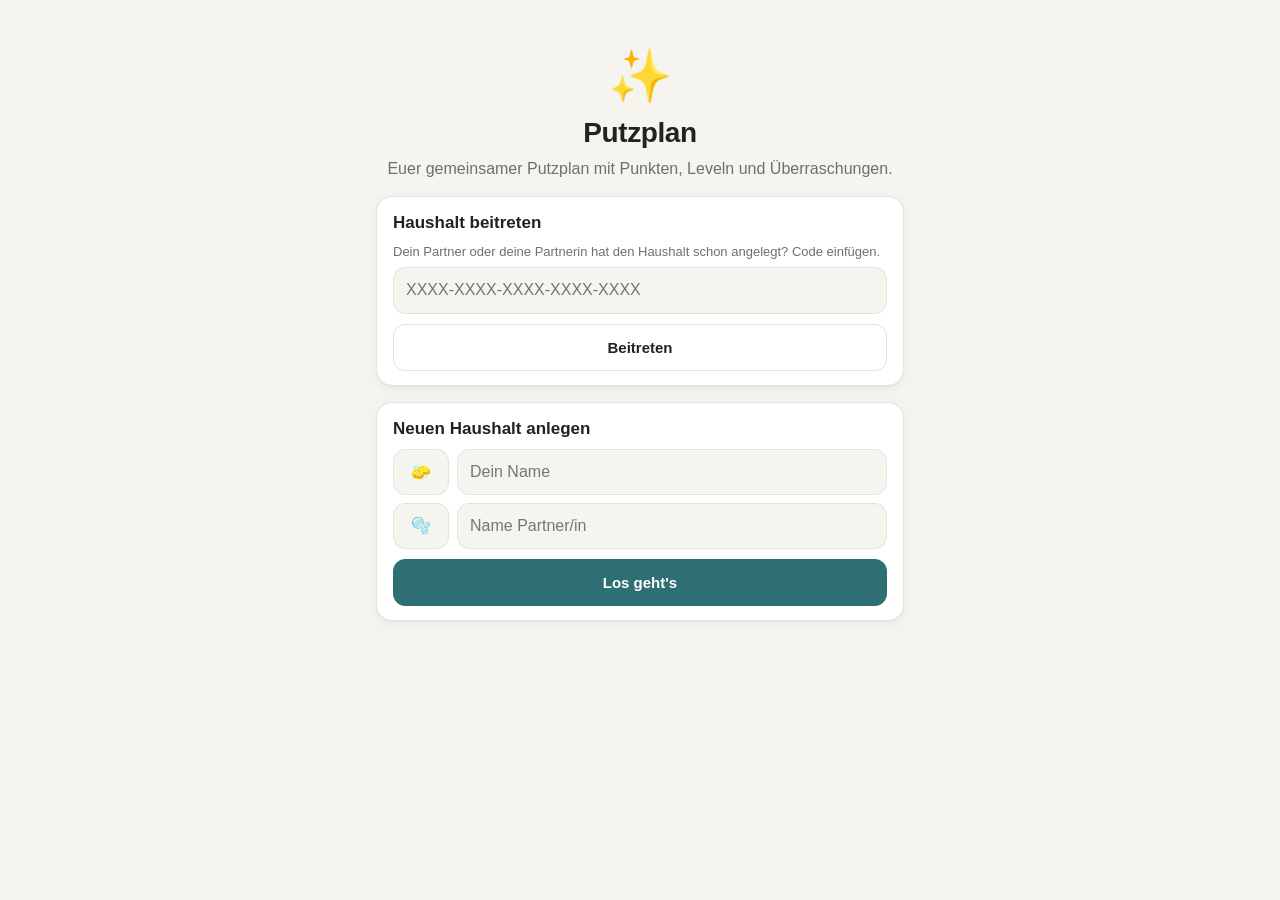
==== putz-app/index.html @ e0fac002 "Add files via upload" ====
<!doctype html>
<html lang="de">
<head>
  <meta charset="utf-8">
  <meta name="viewport" content="width=device-width, initial-scale=1, viewport-fit=cover">
  <title>Putzplan</title>
  <meta name="description" content="Unser gemeinsamer Putzplan mit Punkten, Leveln und Überraschungen.">
  <meta name="theme-color" content="#F6F4EF" media="(prefers-color-scheme: light)">
  <meta name="theme-color" content="#151816" media="(prefers-color-scheme: dark)">
  <meta name="apple-mobile-web-app-capable" content="yes">
  <meta name="mobile-web-app-capable" content="yes">
  <meta name="apple-mobile-web-app-status-bar-style" content="default">
  <meta name="apple-mobile-web-app-title" content="Putzplan">
  <link rel="manifest" href="manifest.webmanifest">
  <link rel="apple-touch-icon" href="icons/icon-180.png">
  <link rel="icon" href="icons/icon.svg" type="image/svg+xml">
  <link rel="stylesheet" href="styles.css">
</head>
<body>
  <div id="app"></div>
  <noscript>Diese App braucht JavaScript.</noscript>
  <script type="module" src="js/app.js"></script>
</body>
</html>
---- putz-app/styles.css ----
:root {
  --bg: #F6F4EF;
  --card: #FFFFFF;
  --text: #1F2421;
  --muted: #6B716D;
  --line: #E6E2DA;
  --accent: #2E6F73;
  --accent-ink: #FFFFFF;
  --good: #3E8E54;
  --warn: #C98A12;
  --bad: #C8463D;
  --track: #ECE8E0;
  --shadow: 0 1px 2px rgba(0, 0, 0, .05), 0 4px 16px rgba(0, 0, 0, .04);
  --radius: 16px;
  color-scheme: light;
}
@media (prefers-color-scheme: dark) {
  :root {
    --bg: #151816;
    --card: #1F2321;
    --text: #ECEEEC;
    --muted: #9AA19C;
    --line: #2E3330;
    --accent: #5BA7A9;
    --accent-ink: #0E1413;
    --good: #6CC283;
    --warn: #E5B04A;
    --bad: #F07B70;
    --track: #2B302D;
    --shadow: none;
    color-scheme: dark;
  }
}

* { box-sizing: border-box; -webkit-tap-highlight-color: transparent; }
html { background: var(--bg); }
body {
  margin: 0;
  background: var(--bg);
  color: var(--text);
  font: 16px/1.4 -apple-system, BlinkMacSystemFont, "SF Pro Text", "Segoe UI", Roboto, sans-serif;
  -webkit-font-smoothing: antialiased;
  overscroll-behavior-y: none;
}
button, input, textarea { font: inherit; color: inherit; }
button { cursor: pointer; }
h1 { font-size: 28px; margin: 0; letter-spacing: -.4px; }
h2 { font-size: 22px; margin: 4px 0 8px; letter-spacing: -.2px; }
h3 { font-size: 17px; margin: 0 0 8px; }
p { margin: 6px 0; }

.view, .setup {
  max-width: 560px;
  margin: 0 auto;
  padding: calc(env(safe-area-inset-top) + 16px) 16px calc(env(safe-area-inset-bottom) + 96px);
}
.muted { color: var(--muted); }
.small { font-size: 13px; }
.good { color: var(--good); }
.warn { color: var(--warn); }
.bad { color: var(--bad); }
.pad { padding: 0 4px; }
.row { display: flex; align-items: center; gap: 10px; }
.row.gap { gap: 8px; margin: 10px 0; }
.row-between { display: flex; align-items: center; justify-content: space-between; gap: 10px; }

.card {
  background: var(--card);
  border-radius: var(--radius);
  padding: 14px 16px;
  margin-bottom: 12px;
  box-shadow: var(--shadow);
  border: 1px solid var(--line);
}
.list-card { padding: 4px 16px; }

.top { display: flex; align-items: center; justify-content: space-between; margin: 4px 2px 16px; }
.hello { font-size: 24px; font-weight: 700; letter-spacing: -.3px; }
.sync { font-size: 12px; color: var(--muted); display: flex; align-items: center; gap: 6px; }
.sync::before { content: ""; width: 7px; height: 7px; border-radius: 50%; background: var(--muted); }
.sync.s-ok::before { background: var(--good); }
.sync.s-error::before { background: var(--bad); }
.sync.s-offline::before { background: var(--warn); }

.avatar {
  display: inline-grid; place-items: center;
  width: 26px; height: 26px; border-radius: 50%;
  background: color-mix(in srgb, var(--pc) 18%, transparent);
  border: 1.5px solid var(--pc);
  font-size: 14px; vertical-align: middle; flex: none;
}
.top .avatar { width: 40px; height: 40px; font-size: 20px; }

.hero { display: flex; align-items: center; gap: 16px; }
.ring { width: 88px; height: 88px; flex: none; transform: rotate(-90deg); }
.ring circle { fill: none; stroke-width: 10; }
.ring-bg { stroke: var(--track); }
.ring-fg { stroke-linecap: round; transition: stroke-dashoffset .6s ease; }
.big { font-size: 34px; font-weight: 800; letter-spacing: -1px; line-height: 1; }

.bar { height: 8px; background: var(--track); border-radius: 99px; overflow: hidden; margin: 8px 0 6px; }
.bar span { display: block; height: 100%; background: var(--accent); border-radius: 99px; transition: width .6s ease; }
.week { display: flex; justify-content: space-between; align-items: center; margin-top: 4px; gap: 8px; flex-wrap: wrap; }
.week .avatar { width: 20px; height: 20px; font-size: 11px; }

.banner {
  display: flex; align-items: center; gap: 12px; width: 100%; text-align: left;
  background: color-mix(in srgb, #F2B705 18%, var(--card));
  border-color: color-mix(in srgb, #F2B705 50%, var(--line));
  font-size: 15px;
}
.banner > :first-child, .banner { font-size: 15px; }
.banner.static { cursor: default; }

.chips { display: flex; gap: 8px; margin: 16px 0 6px; overflow-x: auto; scrollbar-width: none; }
.chip {
  border: 1px solid var(--line); background: var(--card); border-radius: 99px;
  padding: 7px 14px; font-size: 14px; white-space: nowrap;
}
.chip.on { background: var(--accent); color: var(--accent-ink); border-color: var(--accent); font-weight: 600; }

.sec {
  display: flex; align-items: center; gap: 8px;
  font-size: 13px; text-transform: uppercase; letter-spacing: .6px; color: var(--muted);
  margin: 22px 4px 8px; font-weight: 700;
}
.sec span { background: var(--track); border-radius: 99px; padding: 1px 8px; font-size: 12px; color: var(--text); }
.sec.bad { color: var(--bad); }
.sec.toggle { background: none; border: 0; padding: 0; width: 100%; }

.list { display: flex; flex-direction: column; gap: 8px; }
.task {
  display: flex; align-items: center; gap: 12px; width: 100%; text-align: left;
  background: var(--card); border: 1px solid var(--line); border-left: 4px solid var(--c);
  border-radius: 14px; padding: 10px 12px; box-shadow: var(--shadow);
}
.task:active { transform: scale(.99); }
.task.is-overdue { border-color: color-mix(in srgb, var(--bad) 45%, var(--line)); border-left-color: var(--c); }
.task-icon { font-size: 20px; width: 28px; text-align: center; flex: none; }
.task-main { flex: 1; min-width: 0; display: flex; flex-direction: column; gap: 2px; }
.task-name { font-weight: 600; font-size: 15px; }
.task-note { font-size: 12.5px; color: var(--muted); }
.fresh { height: 4px; background: var(--track); border-radius: 99px; overflow: hidden; margin-top: 4px; }
.fresh span { display: block; height: 100%; background: var(--c); border-radius: 99px; }
.pts {
  flex: none; min-width: 38px; text-align: center; font-weight: 800; font-size: 15px;
  color: var(--c); background: color-mix(in srgb, var(--c) 12%, transparent); border-radius: 10px; padding: 6px 6px;
}

.btn {
  display: block; width: 100%; margin-top: 10px; padding: 12px 16px;
  border-radius: 12px; border: 1px solid var(--line); background: var(--card); font-weight: 600; font-size: 15px;
}
.btn.primary { background: var(--accent); border-color: var(--accent); color: var(--accent-ink); }
.btn.ghost { background: transparent; border-color: transparent; color: var(--accent); }
.btn.danger { color: var(--bad); margin-top: 24px; }
.btn.big { padding: 15px; font-size: 17px; }
.btn.small { display: inline-block; width: auto; margin: 0; padding: 6px 12px; font-size: 13px; border-radius: 10px; }
.btn:disabled { opacity: .45; }
.row .btn { margin-top: 0; }

input, textarea {
  width: 100%; padding: 11px 12px; border-radius: 12px; border: 1px solid var(--line);
  background: var(--bg); font-size: 16px; outline: none;
}
input:focus, textarea:focus { border-color: var(--accent); }
textarea { resize: none; margin-top: 4px; }
.name-row { display: flex; gap: 8px; margin-bottom: 8px; }
.emoji-in { width: 56px; text-align: center; flex: none; }

.backdrop { position: fixed; inset: 0; background: rgba(0, 0, 0, .35); z-index: 20; animation: fade .2s ease; }
.sheet {
  position: fixed; left: 0; right: 0; bottom: 0; z-index: 21;
  max-width: 560px; margin: 0 auto; background: var(--card);
  border-radius: 22px 22px 0 0; padding: 8px 20px calc(env(safe-area-inset-bottom) + 20px);
  animation: up .25s ease;
}
.grab { width: 40px; height: 5px; border-radius: 99px; background: var(--line); margin: 0 auto 12px; }
.sheet-area { font-size: 13px; color: var(--c); font-weight: 700; }
.sheet-pts { font-size: 15px; }
.sheet-pts b { font-size: 22px; color: var(--c); }
.badge { font-size: 12px; background: color-mix(in srgb, var(--good) 15%, transparent); color: var(--good); padding: 2px 8px; border-radius: 99px; font-weight: 700; }
.hint { background: var(--track); border-radius: 10px; padding: 8px 12px; font-size: 14px; }

.modal {
  position: fixed; z-index: 21; left: 16px; right: 16px; top: 50%; transform: translateY(-50%);
  max-width: 420px; margin: 0 auto; background: var(--card); border-radius: 22px; padding: 24px 20px;
  text-align: center; animation: pop .25s ease;
}
.modal input { margin-top: 8px; }
.burst { font-size: 56px; animation: pop .5s ease; }
.cards { display: flex; gap: 10px; justify-content: center; margin: 18px 0 8px; }
.pick-card {
  width: 30%; aspect-ratio: 3 / 4; border-radius: 14px; border: 0;
  background: linear-gradient(135deg, var(--accent), #7D55B0);
  color: #fff; font-size: 34px; font-weight: 800;
  box-shadow: 0 6px 18px rgba(0, 0, 0, .18);
  animation: deal .35s ease both; animation-delay: var(--d);
}
.pick-card.flipped {
  width: auto; aspect-ratio: auto; display: grid; place-items: center; min-height: 140px; padding: 20px;
  font-size: 20px; line-height: 1.3; margin-bottom: 8px; animation: flip .5s ease;
}

.voucher { border-left: 4px solid #F2B705; }
.voucher-text { font-size: 17px; font-weight: 600; margin-bottom: 8px; }
.used { padding: 6px 0; border-top: 1px solid var(--line); }
details summary { cursor: pointer; font-weight: 600; }
details[open] summary { margin-bottom: 8px; }
.mine { margin-top: 12px; border-top: 1px solid var(--line); }
.mine-row { display: flex; justify-content: space-between; align-items: center; gap: 8px; padding: 8px 0; border-bottom: 1px solid var(--line); }
.mine-row:last-child { border-bottom: 0; }
.x { border: 0; background: var(--track); width: 28px; height: 28px; border-radius: 50%; flex: none; color: var(--muted); font-size: 18px; line-height: 1; }

.reward { display: grid; grid-template-columns: 34px 1fr; gap: 2px 10px; padding: 12px 0; border-bottom: 1px solid var(--line); align-items: center; }
.reward:last-child { border-bottom: 0; }
.lvl { grid-row: span 2; width: 34px; height: 34px; border-radius: 10px; display: grid; place-items: center; font-weight: 800; background: var(--track); color: var(--muted); }
.reward.unlocked .lvl { background: var(--accent); color: var(--accent-ink); }
.reward-text { text-align: left; background: none; border: 0; padding: 0; font-weight: 600; }

.grid2 { display: grid; grid-template-columns: 1fr 1fr; gap: 12px; }
.grid2 .card { margin-bottom: 0; }
.grid2.plain { gap: 12px; }
.player .row { margin-bottom: 4px; align-items: flex-start; }
.player .avatar { width: 34px; height: 34px; font-size: 18px; }
.split { display: flex; height: 14px; border-radius: 99px; overflow: hidden; gap: 2px; margin-bottom: 10px; background: var(--track); }
.split span { transition: flex .5s ease; }
.hist { display: flex; align-items: center; gap: 10px; padding: 10px 0; border-bottom: 1px solid var(--line); }
.hist:last-child { border-bottom: 0; }
.hist-main { flex: 1; min-width: 0; font-size: 14px; }

.pt-row { display: flex; align-items: center; justify-content: space-between; gap: 10px; padding: 6px 0; border-top: 1px solid var(--line); font-size: 14px; }
.pt-row input { width: 70px; text-align: center; padding: 7px; flex: none; }
.code { font: 600 18px/1.3 ui-monospace, "SF Mono", Menlo, monospace; letter-spacing: 1px; background: var(--track); padding: 10px 12px; border-radius: 10px; text-align: center; margin: 10px 0 0; word-break: break-all; }
.rules p { margin: 4px 0; }

.tabbar {
  position: fixed; left: 0; right: 0; bottom: 0; z-index: 10;
  display: flex; justify-content: space-around;
  padding: 6px 8px calc(env(safe-area-inset-bottom) + 6px);
  background: color-mix(in srgb, var(--card) 88%, transparent);
  -webkit-backdrop-filter: blur(16px); backdrop-filter: blur(16px);
  border-top: 1px solid var(--line);
}
.tab { position: relative; flex: 1; max-width: 120px; display: flex; flex-direction: column; align-items: center; gap: 2px; background: none; border: 0; color: var(--muted); font-size: 11px; padding: 4px 0; }
.tab.on { color: var(--accent); font-weight: 600; }
.ico { width: 24px; height: 24px; fill: none; stroke: currentColor; stroke-width: 1.8; stroke-linecap: round; stroke-linejoin: round; }
.tab .dot { position: absolute; top: 0; left: calc(50% + 6px); background: var(--bad); color: #fff; font-size: 10px; font-weight: 700; min-width: 16px; height: 16px; border-radius: 99px; display: grid; place-items: center; padding: 0 4px; }

.toast {
  position: fixed; left: 16px; right: 16px; z-index: 30; max-width: 420px; margin: 0 auto;
  bottom: calc(env(safe-area-inset-bottom) + 76px);
  background: var(--text); color: var(--bg); border-radius: 14px; padding: 12px 14px;
  display: flex; justify-content: space-between; align-items: center; gap: 10px; font-weight: 600; font-size: 15px;
  animation: up .25s ease;
}
.toast button { background: none; border: 0; color: inherit; text-decoration: underline; font-weight: 600; flex: none; }

.setup { text-align: center; padding-bottom: 40px; }
.setup .card { text-align: left; margin-top: 16px; }
.logo { font-size: 52px; margin-top: 24px; }
.who { font-size: 20px; margin-top: 14px; }

.confetti { position: fixed; inset: 0; pointer-events: none; z-index: 40; overflow: hidden; }
.confetti span {
  position: absolute; bottom: 30%; width: 8px; height: 12px; border-radius: 2px;
  animation: confetti 1.3s cubic-bezier(.2, .7, .4, 1) forwards;
}

@keyframes fade { from { opacity: 0; } }
@keyframes up { from { transform: translateY(30px); opacity: 0; } }
@keyframes pop { from { transform: translateY(-50%) scale(.9); opacity: 0; } }
.burst { animation-name: popsimple; }
@keyframes popsimple { from { transform: scale(.4); opacity: 0; } }
@keyframes deal { from { transform: translateY(30px) rotate(-8deg); opacity: 0; } }
@keyframes flip { from { transform: rotateY(90deg); } }
@keyframes confetti {
  to { transform: translate(var(--x), var(--y)) rotate(var(--r)); opacity: 0; }
}
@media (prefers-reduced-motion: reduce) {
  *, *::before, *::after { animation: none !important; transition: none !important; }
}
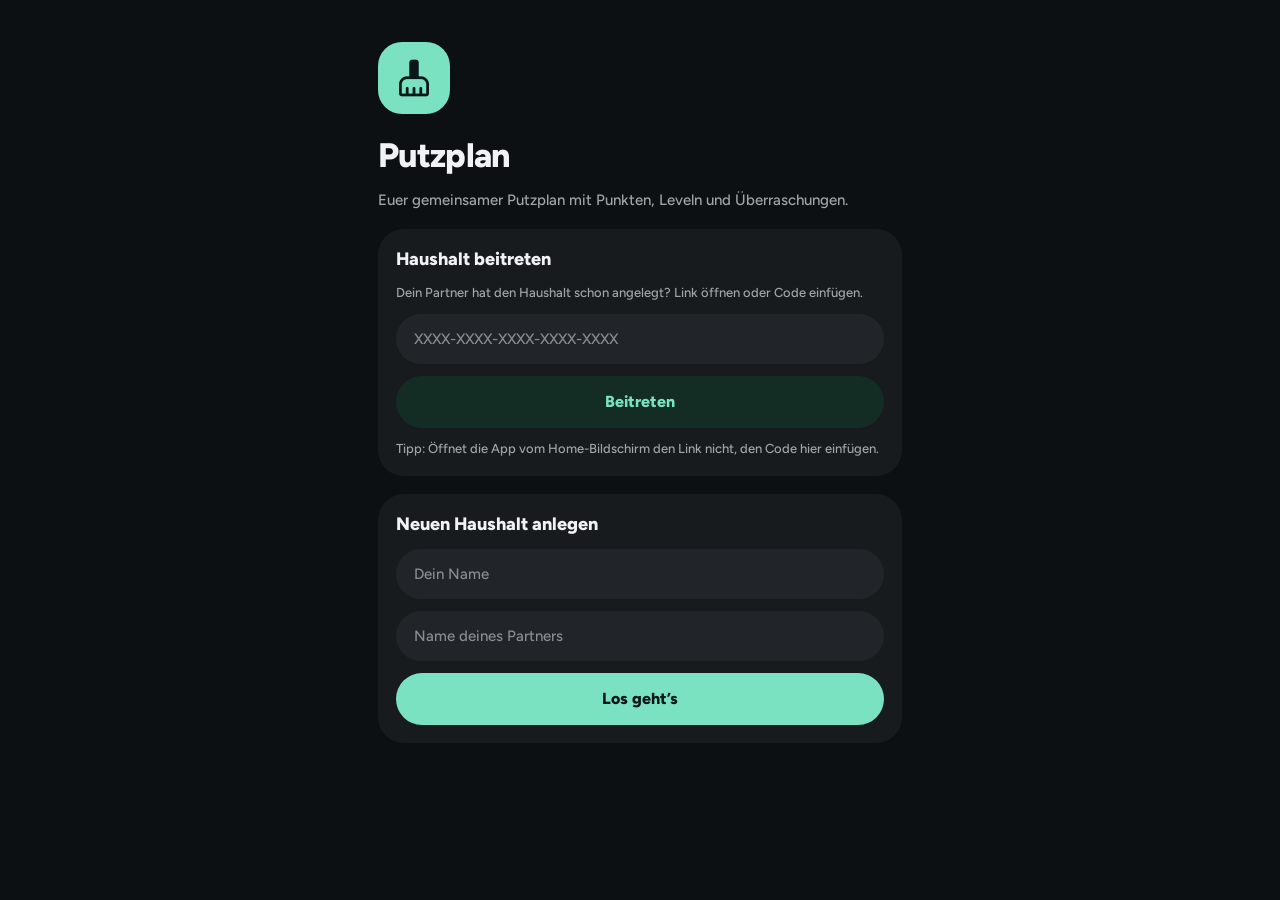
==== commit 9c97e6f6: "Putzplan 2.0: neues Design (Dunkelmodus) nach Design-Handoff - Heute: Füllstand je Bereich, drei Fok" ====
--- a/putz-app/index.html
+++ b/putz-app/index.html
@@ -5,15 +5,20 @@
   <meta name="viewport" content="width=device-width, initial-scale=1, viewport-fit=cover">
   <title>Putzplan</title>
   <meta name="description" content="Unser gemeinsamer Putzplan mit Punkten, Leveln und Überraschungen.">
-  <meta name="theme-color" content="#F6F4EF" media="(prefers-color-scheme: light)">
-  <meta name="theme-color" content="#151816" media="(prefers-color-scheme: dark)">
+  <meta name="theme-color" content="#0d1012">
+  <meta name="color-scheme" content="dark">
   <meta name="apple-mobile-web-app-capable" content="yes">
   <meta name="mobile-web-app-capable" content="yes">
-  <meta name="apple-mobile-web-app-status-bar-style" content="default">
+  <meta name="apple-mobile-web-app-status-bar-style" content="black-translucent">
   <meta name="apple-mobile-web-app-title" content="Putzplan">
   <link rel="manifest" href="manifest.webmanifest">
   <link rel="apple-touch-icon" href="icons/icon-180.png">
   <link rel="icon" href="icons/icon.svg" type="image/svg+xml">
+  <link rel="preconnect" href="https://fonts.googleapis.com">
+  <link rel="preconnect" href="https://fonts.gstatic.com" crossorigin>
+  <link rel="stylesheet" href="https://fonts.googleapis.com/css2?family=Figtree:wght@400;500;600;700;800&display=swap">
+  <!-- Nur die verwendeten Icons (alphabetisch). Neues Icon in app.js oder tasks.js: hier ergänzen. -->
+  <link rel="stylesheet" href="https://fonts.googleapis.com/css2?family=Material+Symbols+Rounded:opsz,wght,FILL,GRAD@20..48,400..600,0..1,0&icon_names=add,balance,bar_chart,bathtub,beach_access,check,check_circle,cleaning_services,close,content_copy,countertops,dishwasher_gen,edit,expand_more,favorite,group,home,hourglass_bottom,ios_share,landscape,local_pizza,lock,login,movie,person_add,potted_plant,redeem,remove,restaurant,robot_2,schedule,search,settings,skillet,smartphone,soap,star,sync,touch_app,visibility_off,volunteer_activism,waving_hand,weekend&display=block">
   <link rel="stylesheet" href="styles.css">
 </head>
 <body>
--- a/putz-app/styles.css
+++ b/putz-app/styles.css
@@ -1,282 +1,614 @@
+/* Putzplan 2.0 · nur Dunkelmodus. Farben als Hex, umgerechnet aus den oklch-Werten des Design-Handoffs. */
 :root {
-  --bg: #F6F4EF;
-  --card: #FFFFFF;
-  --text: #1F2421;
-  --muted: #6B716D;
-  --line: #E6E2DA;
-  --accent: #2E6F73;
-  --accent-ink: #FFFFFF;
-  --good: #3E8E54;
-  --warn: #C98A12;
-  --bad: #C8463D;
-  --track: #ECE8E0;
-  --shadow: 0 1px 2px rgba(0, 0, 0, .05), 0 4px 16px rgba(0, 0, 0, .04);
-  --radius: 16px;
-  color-scheme: light;
-}
-@media (prefers-color-scheme: dark) {
-  :root {
-    --bg: #151816;
-    --card: #1F2321;
-    --text: #ECEEEC;
-    --muted: #9AA19C;
-    --line: #2E3330;
-    --accent: #5BA7A9;
-    --accent-ink: #0E1413;
-    --good: #6CC283;
-    --warn: #E5B04A;
-    --bad: #F07B70;
-    --track: #2B302D;
-    --shadow: none;
-    color-scheme: dark;
-  }
+  --bg: #0d1012;
+  --surface: #181b1e;
+  --surface-2: #212428;
+  --surface-hover: #1d2023;
+  --line: #26292d;
+  --text: #f0f2f4;
+  --muted: #a0a5ab;
+  --muted-2: #888d92;
+  --off: #2b2e32;          /* offene Punkte, Schalter aus */
+  --dash: #3a3e43;         /* gestrichelte Rahmen */
+  --accent: #7ae2c0;
+  --on-accent: #081717;
+  --accent-soft: #132c24;
+  --partner: #c3aeec;
+  --on-partner: #181322;
+  --overdue: #f19f94;
+  --overdue-soft: #44241f;
+  --vacation: #77cce6;
+  --on-vacation: #061821;
+  --vacation-soft: #142a33;
+  --info: #a9c3ec;
+  --info-soft: #1d2a3b;
+  --partner-soft: #2b2338;
+  --card-front: #dff4ec;
+  --heart: #b3485f;
+  --area-kueche: #eaaa7f;
+  --area-bad: #7bc5ef;
+  --area-wohnen: #8ecc9a;
+  --area-pflanzen: #b8c27a;
+  --area-robo: #c4adef;
+  --area-kueche-dim: #322318;
+  --area-bad-dim: #172933;
+  --area-wohnen-dim: #1c2b1f;
+  --area-pflanzen-dim: #262817;
+  --area-robo-dim: #292333;
+  --area-ink: #101418;
+  --swatch-1: #7ae2c0;
+  --swatch-2: #c3aeec;
+  --swatch-3: #f4b581;
+  --swatch-4: #82c7f0;
+  --on-swatch: #0c1214;
+  color-scheme: dark;
 }
 
 * { box-sizing: border-box; -webkit-tap-highlight-color: transparent; }
+[hidden] { display: none !important; }
 html { background: var(--bg); }
 body {
   margin: 0;
   background: var(--bg);
   color: var(--text);
-  font: 16px/1.4 -apple-system, BlinkMacSystemFont, "SF Pro Text", "Segoe UI", Roboto, sans-serif;
+  font: 500 15px/1.4 'Figtree', -apple-system, BlinkMacSystemFont, "Segoe UI", Roboto, sans-serif;
   -webkit-font-smoothing: antialiased;
   overscroll-behavior-y: none;
 }
 button, input, textarea { font: inherit; color: inherit; }
-button { cursor: pointer; }
-h1 { font-size: 28px; margin: 0; letter-spacing: -.4px; }
-h2 { font-size: 22px; margin: 4px 0 8px; letter-spacing: -.2px; }
-h3 { font-size: 17px; margin: 0 0 8px; }
-p { margin: 6px 0; }
-
+button { cursor: pointer; border: none; background: none; padding: 0; text-align: inherit; }
+button:disabled { cursor: default; }
+input::placeholder, textarea::placeholder { color: var(--muted-2); opacity: 1; }
+h1, h2, h3, p { margin: 0; }
+.num { font-variant-numeric: tabular-nums; }
+.muted { color: var(--muted); }
+.od { color: var(--overdue); }
+
+/* Material Symbols: Ligaturen, gefüllt */
+.ms {
+  font-family: 'Material Symbols Rounded';
+  font-weight: normal; font-style: normal;
+  font-size: 22px; line-height: 1;
+  letter-spacing: normal; text-transform: none; white-space: nowrap; direction: ltr;
+  display: inline-block; flex: none;
+  font-variation-settings: 'FILL' 1;
+  -webkit-font-feature-settings: 'liga'; font-feature-settings: 'liga';
+  user-select: none;
+}
+.ms.outline { font-variation-settings: 'FILL' 0; }
+
+/* ---------- Gerüst ---------- */
 .view, .setup {
   max-width: 560px;
   margin: 0 auto;
-  padding: calc(env(safe-area-inset-top) + 16px) 16px calc(env(safe-area-inset-bottom) + 96px);
-}
-.muted { color: var(--muted); }
-.small { font-size: 13px; }
-.good { color: var(--good); }
-.warn { color: var(--warn); }
-.bad { color: var(--bad); }
-.pad { padding: 0 4px; }
-.row { display: flex; align-items: center; gap: 10px; }
-.row.gap { gap: 8px; margin: 10px 0; }
-.row-between { display: flex; align-items: center; justify-content: space-between; gap: 10px; }
-
-.card {
-  background: var(--card);
-  border-radius: var(--radius);
-  padding: 14px 16px;
-  margin-bottom: 12px;
-  box-shadow: var(--shadow);
-  border: 1px solid var(--line);
-}
-.list-card { padding: 4px 16px; }
-
-.top { display: flex; align-items: center; justify-content: space-between; margin: 4px 2px 16px; }
-.hello { font-size: 24px; font-weight: 700; letter-spacing: -.3px; }
-.sync { font-size: 12px; color: var(--muted); display: flex; align-items: center; gap: 6px; }
-.sync::before { content: ""; width: 7px; height: 7px; border-radius: 50%; background: var(--muted); }
-.sync.s-ok::before { background: var(--good); }
-.sync.s-error::before { background: var(--bad); }
-.sync.s-offline::before { background: var(--warn); }
-
+  padding: calc(env(safe-area-inset-top) + 18px) 18px calc(env(safe-area-inset-bottom) + 130px);
+  display: flex; flex-direction: column; gap: 26px;
+}
+.view.home { gap: 28px; padding-bottom: calc(env(safe-area-inset-bottom) + 214px); }
+.view.stats { gap: 24px; }
+.stack { display: flex; flex-direction: column; gap: 12px; }
+.stack-8 { display: flex; flex-direction: column; gap: 8px; }
+
+.page-head { display: flex; justify-content: space-between; align-items: center; gap: 12px; }
+.page-head h1 { font-size: 30px; font-weight: 800; letter-spacing: -0.02em; }
+
+.sec { display: flex; justify-content: space-between; align-items: baseline; gap: 10px; padding: 0 4px; }
+.sec h3 { font-size: 18px; font-weight: 700; }
+.sec span, .sec .link { font-size: 13px; color: var(--muted-2); }
+.sec .link { font-weight: 700; color: var(--accent); min-height: 32px; }
+
+.card { background: var(--surface); border-radius: 26px; }
+.card.pad { padding: 18px; }
+.rows > * + * { border-top: 1px solid var(--line); }
+
+.banner-vac {
+  height: 36px; border-radius: 18px; background: var(--vacation); color: var(--on-vacation);
+  display: flex; align-items: center; justify-content: center; gap: 6px; font-size: 13px; font-weight: 800;
+  margin-bottom: -8px;
+}
+.banner-vac .ms { font-size: 18px; }
+
+/* Avatare: Initiale im Farbkreis */
 .avatar {
-  display: inline-grid; place-items: center;
-  width: 26px; height: 26px; border-radius: 50%;
-  background: color-mix(in srgb, var(--pc) 18%, transparent);
-  border: 1.5px solid var(--pc);
-  font-size: 14px; vertical-align: middle; flex: none;
-}
-.top .avatar { width: 40px; height: 40px; font-size: 20px; }
-
-.hero { display: flex; align-items: center; gap: 16px; }
-.ring { width: 88px; height: 88px; flex: none; transform: rotate(-90deg); }
-.ring circle { fill: none; stroke-width: 10; }
-.ring-bg { stroke: var(--track); }
-.ring-fg { stroke-linecap: round; transition: stroke-dashoffset .6s ease; }
-.big { font-size: 34px; font-weight: 800; letter-spacing: -1px; line-height: 1; }
-
-.bar { height: 8px; background: var(--track); border-radius: 99px; overflow: hidden; margin: 8px 0 6px; }
-.bar span { display: block; height: 100%; background: var(--accent); border-radius: 99px; transition: width .6s ease; }
-.week { display: flex; justify-content: space-between; align-items: center; margin-top: 4px; gap: 8px; flex-wrap: wrap; }
-.week .avatar { width: 20px; height: 20px; font-size: 11px; }
-
-.banner {
-  display: flex; align-items: center; gap: 12px; width: 100%; text-align: left;
-  background: color-mix(in srgb, #F2B705 18%, var(--card));
-  border-color: color-mix(in srgb, #F2B705 50%, var(--line));
-  font-size: 15px;
-}
-.banner > :first-child, .banner { font-size: 15px; }
-.banner.static { cursor: default; }
-
-.chips { display: flex; gap: 8px; margin: 16px 0 6px; overflow-x: auto; scrollbar-width: none; }
-.chip {
-  border: 1px solid var(--line); background: var(--card); border-radius: 99px;
-  padding: 7px 14px; font-size: 14px; white-space: nowrap;
-}
-.chip.on { background: var(--accent); color: var(--accent-ink); border-color: var(--accent); font-weight: 600; }
-
-.sec {
-  display: flex; align-items: center; gap: 8px;
-  font-size: 13px; text-transform: uppercase; letter-spacing: .6px; color: var(--muted);
-  margin: 22px 4px 8px; font-weight: 700;
-}
-.sec span { background: var(--track); border-radius: 99px; padding: 1px 8px; font-size: 12px; color: var(--text); }
-.sec.bad { color: var(--bad); }
-.sec.toggle { background: none; border: 0; padding: 0; width: 100%; }
-
-.list { display: flex; flex-direction: column; gap: 8px; }
-.task {
-  display: flex; align-items: center; gap: 12px; width: 100%; text-align: left;
-  background: var(--card); border: 1px solid var(--line); border-left: 4px solid var(--c);
-  border-radius: 14px; padding: 10px 12px; box-shadow: var(--shadow);
-}
-.task:active { transform: scale(.99); }
-.task.is-overdue { border-color: color-mix(in srgb, var(--bad) 45%, var(--line)); border-left-color: var(--c); }
-.task-icon { font-size: 20px; width: 28px; text-align: center; flex: none; }
-.task-main { flex: 1; min-width: 0; display: flex; flex-direction: column; gap: 2px; }
-.task-name { font-weight: 600; font-size: 15px; }
-.task-note { font-size: 12.5px; color: var(--muted); }
-.fresh { height: 4px; background: var(--track); border-radius: 99px; overflow: hidden; margin-top: 4px; }
-.fresh span { display: block; height: 100%; background: var(--c); border-radius: 99px; }
+  --pc: var(--swatch-1);
+  width: 38px; height: 38px; border-radius: 50%; flex: none;
+  background: var(--pc); color: var(--on-swatch);
+  display: grid; place-items: center; font-size: 15px; font-weight: 800;
+}
+.avatars { display: flex; }
+.avatars .avatar { border: 2px solid var(--bg); }
+.avatars .avatar + .avatar { margin-left: -10px; }
+.avatar.lg { width: 44px; height: 44px; font-size: 17px; }
+.avatar.xl { width: 64px; height: 64px; font-size: 26px; }
+
+/* Bereichskacheln */
+.tile {
+  --ac: var(--accent);
+  width: 42px; height: 42px; border-radius: 14px; flex: none;
+  background: var(--ac); color: var(--area-ink);
+  display: grid; place-items: center;
+}
+.tile .ms { font-size: 23px; }
+.tile.t40 { width: 40px; height: 40px; border-radius: 13px; }
+.tile.t40 .ms { font-size: 21px; }
+.tile.t38 { width: 38px; height: 38px; border-radius: 12px; }
+.tile.t38 .ms { font-size: 20px; }
+.tile.t26 { width: 26px; height: 26px; border-radius: 9px; }
+.tile.t26 .ms { font-size: 15px; }
+.tile.soft { background: var(--accent-soft); color: var(--accent); }
+.tile.od { background: var(--overdue-soft); color: var(--overdue); }
+.tile.info { background: var(--info-soft); color: var(--info); }
+.tile.partner { background: var(--partner-soft); color: var(--partner); }
+
+/* Balken */
+.bar { height: 6px; border-radius: 3px; background: var(--surface-2); overflow: hidden; }
+.bar > span { display: block; height: 100%; border-radius: 3px; background: var(--accent); transition: width .5s; }
+
+/* Punkte-Pille */
 .pts {
-  flex: none; min-width: 38px; text-align: center; font-weight: 800; font-size: 15px;
-  color: var(--c); background: color-mix(in srgb, var(--c) 12%, transparent); border-radius: 10px; padding: 6px 6px;
-}
-
-.btn {
-  display: block; width: 100%; margin-top: 10px; padding: 12px 16px;
-  border-radius: 12px; border: 1px solid var(--line); background: var(--card); font-weight: 600; font-size: 15px;
-}
-.btn.primary { background: var(--accent); border-color: var(--accent); color: var(--accent-ink); }
-.btn.ghost { background: transparent; border-color: transparent; color: var(--accent); }
-.btn.danger { color: var(--bad); margin-top: 24px; }
-.btn.big { padding: 15px; font-size: 17px; }
-.btn.small { display: inline-block; width: auto; margin: 0; padding: 6px 12px; font-size: 13px; border-radius: 10px; }
-.btn:disabled { opacity: .45; }
-.row .btn { margin-top: 0; }
-
-input, textarea {
-  width: 100%; padding: 11px 12px; border-radius: 12px; border: 1px solid var(--line);
-  background: var(--bg); font-size: 16px; outline: none;
-}
-input:focus, textarea:focus { border-color: var(--accent); }
-textarea { resize: none; margin-top: 4px; }
-.name-row { display: flex; gap: 8px; margin-bottom: 8px; }
-.emoji-in { width: 56px; text-align: center; flex: none; }
-
-.backdrop { position: fixed; inset: 0; background: rgba(0, 0, 0, .35); z-index: 20; animation: fade .2s ease; }
+  flex: none; min-width: 58px; height: 46px; padding: 0 12px; border-radius: 23px;
+  background: var(--accent-soft); color: var(--accent); font-size: 15px; font-weight: 700;
+  text-align: center; font-variant-numeric: tabular-nums;
+  transition: background .15s, color .15s, transform .1s;
+}
+.pts.sm { min-width: 54px; height: 44px; border-radius: 22px; }
+.pts:not(:disabled):active { background: var(--accent); color: var(--on-accent); transform: scale(.95); }
+@media (hover: hover) { .pts:not(:disabled):hover { background: var(--accent); color: var(--on-accent); } }
+.pts:disabled { background: var(--surface-2); color: var(--muted-2); }
+
+.pill {
+  flex: none; height: 44px; padding: 0 16px; border-radius: 22px;
+  background: var(--accent-soft); color: var(--accent); font-size: 14px; font-weight: 700;
+  display: inline-flex; align-items: center; justify-content: center; gap: 6px;
+  transition: background .15s, color .15s, transform .1s;
+}
+.pill:not(:disabled):active { transform: scale(.97); }
+@media (hover: hover) { .pill:not(:disabled):hover { background: var(--accent); color: var(--on-accent); } }
+.pill:disabled { opacity: .45; }
+.pill .ms { font-size: 18px; }
+.pill.primary { background: var(--accent); color: var(--on-accent); }
+.pill.big { height: 52px; border-radius: 26px; font-size: 16px; font-weight: 800; width: 100%; }
+.pill.mid { height: 46px; border-radius: 23px; }
+.pill.ghost { background: transparent; color: var(--muted); }
+
+.icon-btn {
+  width: 44px; height: 44px; border-radius: 50%; flex: none;
+  display: grid; place-items: center; color: var(--muted-2);
+  transition: background .15s, color .15s;
+}
+.icon-btn .ms { font-size: 20px; }
+@media (hover: hover) { .icon-btn:hover { background: var(--surface-2); } .icon-btn.del:hover { color: var(--overdue); } }
+.icon-btn:active { background: var(--surface-2); }
+
+.chev { color: var(--muted-2); transition: transform .2s; }
+.open > .acc-head .chev, .chev.up { transform: rotate(180deg); }
+
+/* Segment-Control */
+.seg {
+  display: grid; grid-auto-columns: minmax(0, 1fr); grid-auto-flow: column; gap: 4px;
+  padding: 4px; border-radius: 26px; background: var(--surface);
+}
+.seg button {
+  height: 42px; border-radius: 21px; color: #d6d9dc; font-size: 14px; font-weight: 700;
+  display: flex; align-items: center; justify-content: center; gap: 6px; text-align: center;
+  white-space: nowrap; overflow: hidden; text-overflow: ellipsis; padding: 0 6px;
+}
+.seg.tall button { height: 44px; border-radius: 22px; }
+.seg button.on { background: var(--accent); color: var(--on-accent); }
+.badge {
+  min-width: 20px; height: 20px; padding: 0 5px; border-radius: 10px;
+  background: #3a3e43; color: var(--text); font-size: 12px; display: grid; place-items: center;
+}
+.seg button.on .badge { background: var(--on-accent); color: var(--accent); }
+
+/* ---------- Heute ---------- */
+.hello-head { display: flex; flex-direction: column; gap: 14px; }
+.hello-row { display: flex; justify-content: space-between; align-items: center; gap: 10px; }
+.hello-row .date { font-size: 14px; font-weight: 500; color: var(--muted); }
+.hello-row .hello { font-size: 28px; font-weight: 800; letter-spacing: -0.02em; line-height: 1.15; }
+.hello-right { display: flex; align-items: center; gap: 10px; flex: none; }
+.lvl-chip {
+  height: 40px; padding: 0 14px 0 6px; border-radius: 20px; background: var(--surface);
+  display: flex; align-items: center; gap: 8px; font-size: 14px; font-weight: 700; white-space: nowrap;
+}
+.lvl-chip .star { width: 30px; height: 30px; border-radius: 50%; background: var(--accent); color: var(--on-accent); display: grid; place-items: center; }
+.lvl-chip .star .ms { font-size: 18px; }
+.lvl-line { display: flex; flex-direction: column; gap: 7px; padding: 0 2px; }
+.lvl-line > div:first-child { display: flex; justify-content: space-between; font-size: 13px; color: var(--muted); }
+.lvl-line b { font-weight: 700; color: var(--text); }
+
+.overview { border-radius: 30px; padding: 20px; display: flex; flex-direction: column; gap: 16px; }
+.overview .ov-top { display: flex; justify-content: space-between; align-items: baseline; }
+.overview .ov-top b { font-size: 14px; font-weight: 700; color: var(--muted); }
+.overview .ov-top span { font-size: 13px; color: var(--muted-2); }
+.overview h2 { font-size: 22px; font-weight: 800; line-height: 1.2; letter-spacing: -0.01em; text-wrap: pretty; margin-top: -8px; }
+.levels { display: flex; gap: 5px; height: 104px; }
+.levels button {
+  flex: var(--w) 1 0; min-width: 36px; position: relative; border-radius: 16px; overflow: hidden;
+  background: var(--dim); outline-offset: 2px;
+}
+.levels button.on { outline: 2px solid var(--ac); }
+.levels .fill { position: absolute; left: 0; right: 0; bottom: 0; background: var(--ac); transition: height .5s; }
+.levels .ms { position: absolute; top: 9px; left: 0; right: 0; text-align: center; font-size: 19px; color: var(--ac); z-index: 1; }
+.levels .ms.ink { color: var(--area-ink); }
+.overview .hint { font-size: 12px; color: var(--muted-2); margin-top: -6px; }
+.kpis { display: grid; grid-template-columns: repeat(3, minmax(0, 1fr)); gap: 10px; padding-top: 14px; border-top: 1px solid var(--line); }
+.kpis div { display: flex; flex-direction: column; gap: 2px; min-width: 0; }
+.kpis b { font-size: 22px; font-weight: 800; line-height: 1.1; font-variant-numeric: tabular-nums; }
+.kpis span { font-size: 12px; font-weight: 500; color: var(--muted); line-height: 1.25; overflow-wrap: anywhere; }
+
+.daily-row { display: grid; grid-template-columns: repeat(3, minmax(0, 1fr)); gap: 10px; }
+.daily {
+  background: var(--surface); border-radius: 24px; padding: 16px 8px 14px;
+  display: flex; flex-direction: column; align-items: center; gap: 8px; text-align: center;
+  transition: transform .1s, opacity .2s;
+}
+.daily:not(:disabled):active { transform: scale(.95); }
+.daily:disabled { opacity: .5; }
+.daily .circle { width: 50px; height: 50px; border-radius: 50%; background: var(--accent-soft); color: var(--accent); display: grid; place-items: center; }
+.daily .circle .ms { font-size: 26px; }
+.daily .name { font-size: 13px; font-weight: 700; line-height: 1.2; hyphens: auto; text-wrap: pretty; }
+.daily .meta { display: flex; gap: 5px; align-items: center; font-size: 12px; font-weight: 600; color: var(--muted); margin-top: auto; }
+.dot { width: 7px; height: 7px; border-radius: 50%; background: var(--off); }
+.dot.on { background: var(--accent); }
+
+.frow { display: flex; align-items: center; gap: 12px; background: var(--surface); border-radius: 22px; padding: 12px; }
+.tmain { flex: 1; min-width: 0; display: flex; flex-direction: column; gap: 3px; }
+.tname { font-size: 15px; font-weight: 700; line-height: 1.25; hyphens: auto; text-wrap: pretty; overflow-wrap: break-word; }
+.tmeta { font-size: 13px; color: var(--muted); }
+
+.acc-head { width: 100%; display: flex; align-items: center; gap: 14px; padding: 14px 16px; text-align: left; }
+@media (hover: hover) { .acc-head:hover { background: var(--surface-hover); } }
+.acc-head .grow { flex: 1; min-width: 0; display: flex; flex-direction: column; gap: 8px; }
+.acc-head .line1 { display: flex; justify-content: space-between; align-items: baseline; gap: 8px; }
+.acc-head .line1 b { font-size: 16px; font-weight: 700; }
+.acc-head .line1 span { font-size: 13px; font-weight: 500; color: var(--muted); white-space: nowrap; }
+.acc-body { display: flex; flex-direction: column; padding: 0 16px 10px 72px; }
+.atask { display: flex; align-items: center; gap: 10px; padding: 9px 0; border-top: 1px solid var(--line); }
+.atask .tname { font-weight: 600; }
+.area-list { overflow: hidden; scroll-margin-top: 16px; }
+.area-list > div { scroll-margin-top: 16px; }
+
+.empty { font-size: 14px; color: var(--muted); padding: 16px 18px; background: var(--surface); border-radius: 22px; }
+
+/* Dock: Suche + Tab-Leiste */
+.dock {
+  position: fixed; left: 0; right: 0; bottom: 0; z-index: 20;
+  padding: 24px 16px max(22px, env(safe-area-inset-bottom));
+  background: linear-gradient(to top, var(--bg) 70%, transparent);
+  display: flex; flex-direction: column; gap: 10px;
+  pointer-events: none;
+}
+.dock > * { pointer-events: auto; max-width: 560px; width: 100%; margin: 0 auto; }
+.search {
+  height: 54px; border-radius: 27px; background: var(--surface-2);
+  display: flex; align-items: center; gap: 10px; padding: 0 8px 0 18px; color: var(--muted);
+}
+.search input { flex: 1; min-width: 0; background: transparent; border: none; outline: none; color: var(--text); font-size: 16px; font-weight: 500; height: 100%; }
+.search input::-webkit-search-cancel-button { display: none; }
+.search .icon-btn { width: 40px; height: 40px; }
+.results {
+  max-height: min(52vh, 420px); overflow-y: auto; overscroll-behavior: contain;
+  background: var(--surface); border-radius: 26px; padding: 6px 8px 6px 14px;
+  box-shadow: 0 12px 30px rgba(0, 0, 0, .4);
+}
+.results .atask:first-child { border-top: none; }
+.results .none { padding: 12px 4px; font-size: 14px; color: var(--muted); }
+.tabbar { display: grid; grid-template-columns: repeat(4, 1fr); height: 52px; }
+.tab { display: flex; flex-direction: column; align-items: center; justify-content: center; gap: 2px; color: var(--muted-2); position: relative; }
+.tab .ms { font-size: 24px; font-variation-settings: 'FILL' 0; }
+.tab span:last-child { font-size: 11px; font-weight: 600; }
+.tab.on { color: var(--accent); }
+.tab.on .ms { font-variation-settings: 'FILL' 1; }
+.tab.on span:last-child { font-weight: 700; }
+.tab .tab-badge {
+  position: absolute; top: 2px; left: calc(50% + 6px); min-width: 18px; height: 18px; padding: 0 5px; border-radius: 9px;
+  background: var(--accent); color: var(--on-accent); font-size: 11px; font-weight: 800; display: grid; place-items: center;
+}
+
+/* Toast */
+.toast {
+  position: fixed; left: 16px; right: 16px; bottom: calc(max(22px, env(safe-area-inset-bottom)) + 82px); z-index: 40;
+  max-width: 528px; margin: 0 auto;
+  background: var(--accent); color: var(--on-accent); border-radius: 24px; padding: 10px 8px 10px 18px; min-height: 52px;
+  display: flex; align-items: center; gap: 12px; box-shadow: 0 12px 30px rgba(0, 0, 0, .4);
+  animation: toast-in .25s ease-out;
+}
+.toast.high { bottom: calc(max(22px, env(safe-area-inset-bottom)) + 146px); }
+.toast .t { flex: 1; min-width: 0; display: flex; flex-direction: column; gap: 1px; }
+.toast .t b { font-size: 15px; font-weight: 800; }
+.toast .t span { font-size: 12px; font-weight: 600; }
+.toast button { flex: none; height: 42px; padding: 0 14px; border-radius: 21px; background: var(--on-accent); color: var(--accent); font-size: 14px; font-weight: 700; }
+@keyframes toast-in { from { transform: translateY(12px); opacity: 0; } }
+
+/* ---------- Belohnungen ---------- */
+.stage {
+  background: radial-gradient(120% 70% at 50% 30%, rgba(122, 226, 192, .13), transparent 70%), var(--surface);
+  border-radius: 32px; padding: 6px 18px 24px; display: flex; flex-direction: column; gap: 6px; overflow: hidden;
+}
+.stage-cards { position: relative; height: 260px; }
+.pcard {
+  --x: 0px; --y: 0px; --r: 0deg;
+  position: absolute; top: 24px; left: 50%; width: 136px; height: 190px; margin-left: -68px;
+  perspective: 1000px;
+  transform: translate(var(--x), var(--y)) rotate(var(--r));
+  transition: transform .55s cubic-bezier(.2, .8, .2, 1), opacity .4s;
+}
+.pcard.locked { opacity: .55; }
+.pcard.dim { opacity: .25; }
+.pcard.sel { transform: translate(0, -6px) scale(1.12); z-index: 5; }
+.pcard-inner { position: absolute; inset: 0; transform-style: preserve-3d; transition: transform .8s cubic-bezier(.2, .8, .2, 1); }
+.pcard.sel .pcard-inner { transform: rotateY(180deg); }
+.pcard .face { position: absolute; inset: 0; border-radius: 20px; -webkit-backface-visibility: hidden; backface-visibility: hidden; box-shadow: 0 16px 34px rgba(0, 0, 0, .5); }
+.pcard .back {
+  background: repeating-linear-gradient(135deg, #79e0bd 0 9px, #63d4b0 9px 18px);
+  box-shadow: 0 16px 34px rgba(0, 0, 0, .5), inset 0 0 0 6px var(--accent);
+  display: grid; place-items: center;
+}
+.pcard .back span { width: 58px; height: 58px; border-radius: 50%; background: var(--on-accent); color: var(--accent); display: grid; place-items: center; }
+.pcard .back .ms { font-size: 30px; }
+.pcard .front {
+  transform: rotateY(180deg); background: var(--card-front); color: var(--on-accent);
+  padding: 16px 14px; display: flex; flex-direction: column; justify-content: space-between; text-align: left;
+}
+.pcard .front small { font-size: 11px; font-weight: 800; letter-spacing: .08em; opacity: .7; text-transform: uppercase; }
+.pcard .front b { font-size: 18px; font-weight: 800; line-height: 1.2; text-wrap: pretty; hyphens: auto; overflow-wrap: break-word; }
+.pcard .front .ms { color: var(--heart); }
+.stage-text { display: flex; flex-direction: column; gap: 8px; align-items: center; text-align: center; }
+.stage-text h2 { font-size: 23px; font-weight: 800; letter-spacing: -0.01em; }
+.stage-text p { font-size: 14px; color: var(--muted); max-width: 280px; text-wrap: pretty; }
+.stage-text .bar { width: 200px; margin-top: 6px; }
+.stage-text .pill { margin-top: 6px; height: 50px; border-radius: 25px; padding: 0 22px; font-size: 16px; font-weight: 800; }
+
+.vrow { display: flex; align-items: center; gap: 12px; background: var(--surface); border-radius: 22px; padding: 12px; }
+.vrow.used { opacity: .5; }
+.mini-card { width: 44px; height: 56px; flex: none; border-radius: 10px; background: var(--card-front); color: var(--on-accent); display: grid; place-items: center; }
+
+.pot-head { display: flex; justify-content: space-between; align-items: center; gap: 10px; }
+.pot-head h2 { font-size: 20px; font-weight: 800; }
+.slots { display: flex; align-items: center; gap: 8px; font-size: 13px; font-weight: 600; color: var(--muted); white-space: nowrap; }
+.slots i { width: 16px; height: 22px; border-radius: 4px; background: var(--off); }
+.slots i.on { background: var(--partner); }
+.add-row { display: flex; gap: 8px; }
+.field {
+  flex: 1; min-width: 0; height: 50px; border-radius: 25px; border: none; background: var(--surface-2);
+  color: var(--text); padding: 0 18px; font-size: 15px; font-weight: 500; outline: none;
+}
+.field:focus { box-shadow: 0 0 0 2px var(--accent) inset; }
+.round-add { width: 50px; height: 50px; flex: none; border-radius: 50%; background: var(--accent); color: var(--on-accent); display: grid; place-items: center; transition: opacity .2s; }
+.round-add .ms { font-size: 26px; }
+.round-add:disabled { opacity: .4; }
+.pot-row { display: flex; align-items: center; gap: 12px; padding: 4px 0; border-top: 1px solid var(--line); min-height: 52px; }
+.pot-row .stripe { width: 24px; height: 32px; flex: none; border-radius: 5px; background: repeating-linear-gradient(135deg, var(--partner) 0 4px, #b49ce4 4px 8px); }
+.pot-row .stripe.gone { background: var(--off); }
+.pot-row > span:nth-child(2) { flex: 1; font-size: 15px; font-weight: 500; line-height: 1.3; overflow-wrap: break-word; min-width: 0; }
+.pot-row small { font-size: 12px; color: var(--muted-2); padding-right: 8px; }
+.note-dashed { display: flex; gap: 12px; align-items: center; padding: 14px 16px; border-radius: 22px; border: 1px dashed var(--dash); color: var(--muted); font-size: 13px; line-height: 1.4; }
+.note-dashed .ms { color: var(--partner); }
+
+.fair { display: flex; flex-direction: column; gap: 8px; padding: 12px 14px; border-radius: 18px; background: var(--surface-2); }
+.fair .l { display: flex; justify-content: space-between; gap: 8px; font-size: 12px; font-weight: 600; color: var(--muted); }
+.fair .l.foot { font-weight: 500; }
+.fair .ok { color: var(--accent); }
+.fair .no { color: var(--overdue); }
+.fair-bar { position: relative; display: flex; height: 10px; gap: 2px; }
+.fair-bar > span:nth-child(1) { border-radius: 5px 0 0 5px; transition: width .5s; }
+.fair-bar > span:nth-child(2) { flex: 1; border-radius: 0 5px 5px 0; }
+.fair-bar i { position: absolute; top: -3px; bottom: -3px; width: 2px; background: var(--bg); }
+
+.tickets { display: flex; flex-direction: column; gap: 14px; }
+.ticket {
+  position: relative; display: flex; border-radius: 24px; background: var(--surface); color: #e3e5e8; overflow: hidden; width: 100%; text-align: left;
+  --dash-c: #2f3236; --hole: var(--bg);
+}
+.ticket.next { background: var(--accent); color: var(--on-accent); --dash-c: rgba(8, 23, 23, .3); }
+.ticket.done { opacity: .55; }
+.ticket .stub { width: 86px; flex: none; display: flex; flex-direction: column; align-items: center; justify-content: center; gap: 4px; border-right: 2px dashed var(--dash-c); padding: 12px 0; }
+.ticket .stub .ms { font-size: 30px; }
+.ticket .stub b { font-size: 12px; font-weight: 800; }
+.ticket .body { flex: 1; min-width: 0; padding: 16px; display: flex; flex-direction: column; gap: 6px; }
+.ticket .body b { font-size: 19px; font-weight: 800; overflow-wrap: break-word; }
+.ticket .body span { font-size: 13px; font-weight: 600; opacity: .8; }
+.ticket .body .bar { background: rgba(8, 23, 23, .18); margin-top: 4px; }
+.ticket .body .bar > span { background: var(--on-accent); }
+.ticket .body .pill { align-self: flex-start; margin-top: 4px; }
+.ticket .body .warn { color: var(--overdue); opacity: 1; }
+.ticket .hole { position: absolute; left: 77px; width: 18px; height: 18px; border-radius: 50%; background: var(--hole); }
+.ticket .hole.t { top: -9px; } .ticket .hole.b { bottom: -9px; }
+.ticket .edit { position: absolute; top: 12px; right: 12px; opacity: .7; font-size: 18px; }
+
+/* ---------- Statistik ---------- */
+.contrib { padding: 18px; display: flex; flex-direction: column; gap: 14px; }
+.contrib .top { display: flex; justify-content: space-between; align-items: flex-end; gap: 8px; }
+.contrib .who { display: flex; flex-direction: column; gap: 2px; }
+.contrib .who.r { align-items: flex-end; }
+.contrib .who small { font-size: 13px; font-weight: 700; }
+.contrib .who b { font-size: 34px; font-weight: 800; line-height: 1; font-variant-numeric: tabular-nums; }
+.contrib .sum { font-size: 13px; font-weight: 600; color: var(--muted); padding-bottom: 4px; text-align: center; }
+.split { display: flex; height: 14px; gap: 3px; }
+.split span { border-radius: 7px; transition: width .5s; }
+.split span:last-child { flex: 1; }
+.contrib .foot { display: flex; justify-content: space-between; font-size: 13px; color: var(--muted); }
+.contrib .foot b { color: var(--text); font-weight: 700; }
+
+.areasplit { padding: 6px 16px; }
+.as-row { display: flex; align-items: center; gap: 12px; padding: 10px 0; }
+.as-row .grow { flex: 1; min-width: 0; display: flex; flex-direction: column; gap: 6px; }
+.as-row .bar { height: 8px; border-radius: 4px; }
+.as-row .l { display: flex; justify-content: space-between; font-size: 13px; gap: 8px; }
+.as-row .l b { font-weight: 700; }
+.as-row .l span { color: var(--muted); white-space: nowrap; }
+.as-row .l span b { font-weight: 700; }
+.as-bar { display: flex; height: 8px; gap: 2px; transition: width .5s; }
+.as-bar span:first-child { border-radius: 4px 0 0 4px; }
+.as-bar span:last-child { flex: 1; border-radius: 0 4px 4px 0; }
+
+.grid2 { display: grid; grid-template-columns: minmax(0, 1fr) minmax(0, 1fr); gap: 10px; }
+.lvcard { padding: 16px; display: flex; flex-direction: column; gap: 12px; }
+.lvcard .who { display: flex; align-items: center; gap: 10px; min-width: 0; }
+.lvcard .who div { display: flex; flex-direction: column; gap: 1px; min-width: 0; }
+.lvcard .who b { font-size: 16px; font-weight: 800; overflow: hidden; text-overflow: ellipsis; white-space: nowrap; }
+.lvcard .who div span, .lvcard .xp { font-size: 12px; font-weight: 600; color: var(--muted); }
+.lvcard .title { font-size: 14px; font-weight: 700; }
+.lvcard .xp { font-weight: 500; }
+
+.penalty { border-radius: 24px; padding: 16px 18px; display: flex; align-items: center; gap: 14px; }
+.penalty .grow { flex: 1; display: flex; flex-direction: column; gap: 2px; }
+.penalty .grow b { font-size: 15px; font-weight: 700; }
+.penalty .grow span { font-size: 13px; color: var(--muted); }
+.penalty > b { font-size: 24px; font-weight: 800; color: var(--overdue); font-variant-numeric: tabular-nums; }
+
+.tops { border-radius: 24px; padding: 14px; display: flex; flex-direction: column; gap: 10px; }
+.tops > b { font-size: 13px; font-weight: 800; }
+.tops .it { display: flex; gap: 8px; align-items: flex-start; }
+.tops .it span:last-child { font-size: 13px; line-height: 1.3; font-weight: 500; text-wrap: pretty; hyphens: auto; overflow-wrap: break-word; min-width: 0; padding-top: 4px; }
+.tops .none { font-size: 13px; color: var(--muted); }
+
+.day-head { display: flex; justify-content: space-between; padding: 6px 4px 0; font-size: 13px; font-weight: 700; color: var(--muted); }
+.hist { border-radius: 24px; padding: 4px 6px 4px 14px; }
+.hrow { display: flex; align-items: center; gap: 12px; padding: 8px 0; }
+.hrow .ava { position: relative; width: 38px; height: 38px; flex: none; }
+.hrow .ava .avatar { position: absolute; right: -5px; bottom: -5px; width: 20px; height: 20px; font-size: 10px; border: 2px solid var(--surface); }
+.hrow .grow { flex: 1; min-width: 0; display: flex; flex-direction: column; gap: 1px; }
+.hrow .grow b { font-size: 15px; font-weight: 600; line-height: 1.25; overflow-wrap: break-word; }
+.hrow .grow span { font-size: 12px; color: var(--muted); }
+.hrow > b { font-size: 15px; font-weight: 800; font-variant-numeric: tabular-nums; }
+
+/* ---------- Einstellungen ---------- */
+.profile {
+  --pc: var(--swatch-1);
+  background: var(--surface); border-radius: 26px; padding: 16px 14px;
+  display: flex; flex-direction: column; align-items: center; gap: 12px; outline-offset: -2px;
+}
+.profile.me { outline: 2px solid var(--pc); }
+.profile .name-in {
+  width: 100%; height: 44px; border-radius: 22px; border: none; background: var(--surface-2);
+  color: var(--text); text-align: center; font-size: 16px; font-weight: 700; outline: none;
+}
+.profile .name-in:focus { box-shadow: 0 0 0 2px var(--pc) inset; }
+.swatches { display: flex; gap: 6px; }
+.swatches button { width: 26px; height: 26px; border-radius: 50%; position: relative; }
+.swatches button::after { content: ''; position: absolute; inset: -9px; } /* größere Tippfläche */
+.swatches button.on { box-shadow: 0 0 0 3px #fff inset; }
+.me-btn { height: 32px; padding: 0 12px; border-radius: 16px; background: var(--surface-2); color: var(--muted); font-size: 12px; font-weight: 700; display: flex; align-items: center; gap: 4px; }
+.me-btn .ms { font-size: 16px; }
+.profile.me .me-btn { background: var(--pc); color: var(--on-swatch); }
+
+.hh { display: flex; flex-direction: column; gap: 14px; }
+.hh-head { display: flex; align-items: center; gap: 12px; }
+.hh-head .grow, .lrow .grow { flex: 1; min-width: 0; display: flex; flex-direction: column; gap: 2px; }
+.hh-head b, .lrow b { font-size: 15px; font-weight: 700; }
+.hh-head span, .lrow .grow span { font-size: 13px; color: var(--muted); line-height: 1.35; text-wrap: pretty; }
+.code-box {
+  display: flex; align-items: center; justify-content: space-between; gap: 10px;
+  padding: 14px 18px; border-radius: 20px; background: var(--surface-2);
+}
+.code-box b { font-size: 17px; font-weight: 800; letter-spacing: .06em; font-variant-numeric: tabular-nums; overflow-wrap: anywhere; }
+.code-box span { font-size: 12px; color: var(--muted); white-space: nowrap; }
+.btn2 { display: grid; grid-template-columns: 1fr 1fr; gap: 8px; }
+.fine { font-size: 12px; color: var(--muted-2); line-height: 1.4; }
+.fine.od { color: var(--overdue); }
+.hr { height: 1px; background: var(--line); }
+.join-toggle { display: flex; align-items: center; gap: 10px; height: 44px; font-size: 14px; font-weight: 600; text-align: left; width: 100%; }
+.join-toggle > .ms:first-child { color: var(--muted); font-size: 20px; }
+.join-toggle span:nth-child(2) { flex: 1; }
+.join-row { display: flex; gap: 8px; margin-top: -6px; }
+.join-row .field { height: 48px; border-radius: 24px; font-weight: 700; font-size: 15px; letter-spacing: .06em; text-transform: uppercase; }
+.join-row .pill { height: 48px; border-radius: 24px; }
+
+.lcard { padding: 4px 16px; }
+.lrow { display: flex; align-items: center; gap: 14px; padding: 12px 0; }
+.switch { width: 52px; height: 32px; flex: none; border-radius: 16px; padding: 3px; background: var(--off); display: flex; transition: background .2s; }
+.switch span { width: 26px; height: 26px; border-radius: 50%; background: #fff; box-shadow: 0 1px 3px rgba(0, 0, 0, .3); transition: transform .2s; }
+.switch.on { background: var(--vacation); }
+.switch.on span { transform: translateX(20px); }
+.tile.vac { background: var(--vacation-soft); color: var(--vacation); }
+.tile.vac.on { background: var(--vacation); color: var(--on-vacation); }
+
+.pt-head { padding: 12px 16px; }
+.pt-head .grow { gap: 1px; }
+.pt-head .grow b { font-size: 15px; }
+.pt-head .grow span { font-size: 13px; color: var(--muted); }
+.pt-body { padding: 0 16px 10px; display: flex; flex-direction: column; }
+.pt-row { display: flex; align-items: center; gap: 10px; padding: 8px 0; border-top: 1px solid var(--line); }
+.pt-row .grow { flex: 1; min-width: 0; display: flex; flex-direction: column; gap: 1px; }
+.pt-row .grow b { font-size: 14px; font-weight: 600; line-height: 1.25; overflow-wrap: break-word; }
+.pt-row .grow span { font-size: 12px; color: var(--muted); }
+.stepper { display: flex; align-items: center; gap: 2px; flex: none; background: var(--surface-2); border-radius: 22px; padding: 2px; }
+.stepper button { width: 40px; height: 40px; border-radius: 20px; color: var(--text); display: grid; place-items: center; }
+.stepper button:disabled { color: var(--muted-2); opacity: .5; }
+.stepper button:not(:disabled):active { background: var(--line); }
+.stepper button .ms { font-size: 20px; }
+.stepper b { min-width: 30px; text-align: center; font-size: 15px; font-weight: 800; font-variant-numeric: tabular-nums; }
+.stepper b.changed { color: var(--accent); }
+
+.leave { height: 52px; border-radius: 26px; color: var(--overdue); font-size: 15px; font-weight: 700; text-align: center; }
+@media (hover: hover) { .leave:hover { background: var(--overdue-soft); } }
+.version { text-align: center; font-size: 12px; color: var(--muted-2); margin-top: -16px; }
+
+/* ---------- Bottom-Sheet und Modal ---------- */
+.backdrop { position: fixed; inset: 0; background: rgba(0, 0, 0, .6); z-index: 50; animation: fade .2s; }
 .sheet {
-  position: fixed; left: 0; right: 0; bottom: 0; z-index: 21;
-  max-width: 560px; margin: 0 auto; background: var(--card);
-  border-radius: 22px 22px 0 0; padding: 8px 20px calc(env(safe-area-inset-bottom) + 20px);
-  animation: up .25s ease;
-}
-.grab { width: 40px; height: 5px; border-radius: 99px; background: var(--line); margin: 0 auto 12px; }
-.sheet-area { font-size: 13px; color: var(--c); font-weight: 700; }
-.sheet-pts { font-size: 15px; }
-.sheet-pts b { font-size: 22px; color: var(--c); }
-.badge { font-size: 12px; background: color-mix(in srgb, var(--good) 15%, transparent); color: var(--good); padding: 2px 8px; border-radius: 99px; font-weight: 700; }
-.hint { background: var(--track); border-radius: 10px; padding: 8px 12px; font-size: 14px; }
+  position: fixed; left: 0; right: 0; bottom: 0; z-index: 51; max-width: 560px; margin: 0 auto;
+  background: var(--surface); border-radius: 34px 34px 0 0;
+  padding: 10px 20px calc(env(safe-area-inset-bottom) + 20px);
+  display: flex; flex-direction: column; gap: 12px; animation: up .25s ease-out;
+}
+.grab { width: 40px; height: 5px; border-radius: 3px; background: #3a3e43; margin: 0 auto 6px; }
+.sheet-area { display: flex; align-items: center; gap: 10px; font-size: 13px; font-weight: 600; color: var(--muted); }
+.sheet h2 { font-size: 22px; font-weight: 800; line-height: 1.2; letter-spacing: -0.01em; text-wrap: pretty; hyphens: auto; }
+.sheet-pts { display: flex; align-items: center; gap: 8px; flex-wrap: wrap; font-size: 15px; color: var(--muted); }
+.sheet-pts b { font-size: 26px; font-weight: 800; color: var(--text); font-variant-numeric: tabular-nums; }
+.chip-bonus { padding: 4px 10px; border-radius: 12px; background: var(--accent-soft); color: var(--accent); font-size: 12px; font-weight: 700; }
+.sheet p { font-size: 14px; color: var(--muted); }
+.sheet p.od { color: var(--overdue); }
+.sheet .note { background: var(--surface-2); border-radius: 16px; padding: 10px 14px; color: var(--text); }
+.sheet .pill.big { margin-top: 6px; }
+.sheet .pill.mid { width: 100%; }
 
 .modal {
-  position: fixed; z-index: 21; left: 16px; right: 16px; top: 50%; transform: translateY(-50%);
-  max-width: 420px; margin: 0 auto; background: var(--card); border-radius: 22px; padding: 24px 20px;
-  text-align: center; animation: pop .25s ease;
-}
-.modal input { margin-top: 8px; }
-.burst { font-size: 56px; animation: pop .5s ease; }
-.cards { display: flex; gap: 10px; justify-content: center; margin: 18px 0 8px; }
-.pick-card {
-  width: 30%; aspect-ratio: 3 / 4; border-radius: 14px; border: 0;
-  background: linear-gradient(135deg, var(--accent), #7D55B0);
-  color: #fff; font-size: 34px; font-weight: 800;
-  box-shadow: 0 6px 18px rgba(0, 0, 0, .18);
-  animation: deal .35s ease both; animation-delay: var(--d);
-}
-.pick-card.flipped {
-  width: auto; aspect-ratio: auto; display: grid; place-items: center; min-height: 140px; padding: 20px;
-  font-size: 20px; line-height: 1.3; margin-bottom: 8px; animation: flip .5s ease;
-}
-
-.voucher { border-left: 4px solid #F2B705; }
-.voucher-text { font-size: 17px; font-weight: 600; margin-bottom: 8px; }
-.used { padding: 6px 0; border-top: 1px solid var(--line); }
-details summary { cursor: pointer; font-weight: 600; }
-details[open] summary { margin-bottom: 8px; }
-.mine { margin-top: 12px; border-top: 1px solid var(--line); }
-.mine-row { display: flex; justify-content: space-between; align-items: center; gap: 8px; padding: 8px 0; border-bottom: 1px solid var(--line); }
-.mine-row:last-child { border-bottom: 0; }
-.x { border: 0; background: var(--track); width: 28px; height: 28px; border-radius: 50%; flex: none; color: var(--muted); font-size: 18px; line-height: 1; }
-
-.reward { display: grid; grid-template-columns: 34px 1fr; gap: 2px 10px; padding: 12px 0; border-bottom: 1px solid var(--line); align-items: center; }
-.reward:last-child { border-bottom: 0; }
-.lvl { grid-row: span 2; width: 34px; height: 34px; border-radius: 10px; display: grid; place-items: center; font-weight: 800; background: var(--track); color: var(--muted); }
-.reward.unlocked .lvl { background: var(--accent); color: var(--accent-ink); }
-.reward-text { text-align: left; background: none; border: 0; padding: 0; font-weight: 600; }
-
-.grid2 { display: grid; grid-template-columns: 1fr 1fr; gap: 12px; }
-.grid2 .card { margin-bottom: 0; }
-.grid2.plain { gap: 12px; }
-.player .row { margin-bottom: 4px; align-items: flex-start; }
-.player .avatar { width: 34px; height: 34px; font-size: 18px; }
-.split { display: flex; height: 14px; border-radius: 99px; overflow: hidden; gap: 2px; margin-bottom: 10px; background: var(--track); }
-.split span { transition: flex .5s ease; }
-.hist { display: flex; align-items: center; gap: 10px; padding: 10px 0; border-bottom: 1px solid var(--line); }
-.hist:last-child { border-bottom: 0; }
-.hist-main { flex: 1; min-width: 0; font-size: 14px; }
-
-.pt-row { display: flex; align-items: center; justify-content: space-between; gap: 10px; padding: 6px 0; border-top: 1px solid var(--line); font-size: 14px; }
-.pt-row input { width: 70px; text-align: center; padding: 7px; flex: none; }
-.code { font: 600 18px/1.3 ui-monospace, "SF Mono", Menlo, monospace; letter-spacing: 1px; background: var(--track); padding: 10px 12px; border-radius: 10px; text-align: center; margin: 10px 0 0; word-break: break-all; }
-.rules p { margin: 4px 0; }
-
-.tabbar {
-  position: fixed; left: 0; right: 0; bottom: 0; z-index: 10;
-  display: flex; justify-content: space-around;
-  padding: 6px 8px calc(env(safe-area-inset-bottom) + 6px);
-  background: color-mix(in srgb, var(--card) 88%, transparent);
-  -webkit-backdrop-filter: blur(16px); backdrop-filter: blur(16px);
-  border-top: 1px solid var(--line);
-}
-.tab { position: relative; flex: 1; max-width: 120px; display: flex; flex-direction: column; align-items: center; gap: 2px; background: none; border: 0; color: var(--muted); font-size: 11px; padding: 4px 0; }
-.tab.on { color: var(--accent); font-weight: 600; }
-.ico { width: 24px; height: 24px; fill: none; stroke: currentColor; stroke-width: 1.8; stroke-linecap: round; stroke-linejoin: round; }
-.tab .dot { position: absolute; top: 0; left: calc(50% + 6px); background: var(--bad); color: #fff; font-size: 10px; font-weight: 700; min-width: 16px; height: 16px; border-radius: 99px; display: grid; place-items: center; padding: 0 4px; }
-
-.toast {
-  position: fixed; left: 16px; right: 16px; z-index: 30; max-width: 420px; margin: 0 auto;
-  bottom: calc(env(safe-area-inset-bottom) + 76px);
-  background: var(--text); color: var(--bg); border-radius: 14px; padding: 12px 14px;
-  display: flex; justify-content: space-between; align-items: center; gap: 10px; font-weight: 600; font-size: 15px;
-  animation: up .25s ease;
-}
-.toast button { background: none; border: 0; color: inherit; text-decoration: underline; font-weight: 600; flex: none; }
-
-.setup { text-align: center; padding-bottom: 40px; }
-.setup .card { text-align: left; margin-top: 16px; }
-.logo { font-size: 52px; margin-top: 24px; }
-.who { font-size: 20px; margin-top: 14px; }
-
-.confetti { position: fixed; inset: 0; pointer-events: none; z-index: 40; overflow: hidden; }
-.confetti span {
-  position: absolute; bottom: 30%; width: 8px; height: 12px; border-radius: 2px;
-  animation: confetti 1.3s cubic-bezier(.2, .7, .4, 1) forwards;
-}
+  position: fixed; left: 50%; top: 50%; z-index: 51; width: min(92vw, 380px);
+  transform: translate(-50%, -50%);
+  background: var(--surface); border-radius: 30px; padding: 26px 22px 18px;
+  display: flex; flex-direction: column; align-items: center; gap: 10px; text-align: center;
+  animation: pop .25s ease-out;
+}
+.modal h2 { font-size: 24px; font-weight: 800; letter-spacing: -0.01em; }
+.modal p { font-size: 14px; color: var(--muted); text-wrap: pretty; }
+.modal p.title { font-size: 16px; font-weight: 700; color: var(--accent); }
+.modal .burst { width: 76px; height: 76px; border-radius: 50%; background: var(--accent); color: var(--on-accent); display: grid; place-items: center; margin-bottom: 6px; }
+.modal .burst .ms { font-size: 40px; }
+.modal .field { width: 100%; flex: none; margin: 6px 0; }
+.modal .pill { width: 100%; }
+.modal .pill.big { margin-top: 8px; }
 
 @keyframes fade { from { opacity: 0; } }
-@keyframes up { from { transform: translateY(30px); opacity: 0; } }
-@keyframes pop { from { transform: translateY(-50%) scale(.9); opacity: 0; } }
-.burst { animation-name: popsimple; }
-@keyframes popsimple { from { transform: scale(.4); opacity: 0; } }
-@keyframes deal { from { transform: translateY(30px) rotate(-8deg); opacity: 0; } }
-@keyframes flip { from { transform: rotateY(90deg); } }
-@keyframes confetti {
-  to { transform: translate(var(--x), var(--y)) rotate(var(--r)); opacity: 0; }
-}
+@keyframes up { from { transform: translateY(40px); opacity: 0; } }
+@keyframes pop { from { transform: translate(-50%, -46%) scale(.96); opacity: 0; } }
+
+/* ---------- Einrichtung ---------- */
+.setup { padding-bottom: calc(env(safe-area-inset-bottom) + 40px); gap: 18px; }
+.setup .logo { width: 72px; height: 72px; border-radius: 24px; background: var(--accent); color: var(--on-accent); display: grid; place-items: center; margin-top: 24px; }
+.setup .logo .ms { font-size: 40px; }
+.setup h1 { font-size: 34px; font-weight: 800; letter-spacing: -0.02em; }
+.setup > p { color: var(--muted); font-size: 15px; margin-top: -8px; }
+.setup .card { padding: 18px; display: flex; flex-direction: column; gap: 12px; }
+.setup .field { flex: none; }
+.setup .card h3 { font-size: 18px; font-weight: 800; }
+.setup .card p { font-size: 13px; color: var(--muted); }
+.setup .err { color: var(--overdue); font-size: 14px; }
+.who-list { display: flex; flex-direction: column; gap: 10px; }
+.who-btn { display: flex; align-items: center; gap: 14px; padding: 14px 16px; border-radius: 22px; background: var(--surface); font-size: 18px; font-weight: 800; }
+
+/* Konfetti */
+.confetti { position: fixed; inset: 0; pointer-events: none; z-index: 60; overflow: hidden; }
+.confetti span { position: absolute; top: 55%; width: 8px; height: 12px; border-radius: 2px; animation: confetti 1.3s cubic-bezier(.2, .7, .3, 1) forwards; }
+@keyframes confetti { to { transform: translate(var(--x), var(--y)) rotate(var(--r)); opacity: 0; } }
+
 @media (prefers-reduced-motion: reduce) {
-  *, *::before, *::after { animation: none !important; transition: none !important; }
-}
+  *, *::before, *::after { transition-duration: 0s !important; animation-duration: 0s !important; }
+  /* Karte nicht drehen, sondern direkt die Vorderseite zeigen */
+  .pcard.sel .pcard-inner { transform: none; }
+  .pcard.sel .back { visibility: hidden; }
+  .pcard.sel .front { transform: none; }
+}
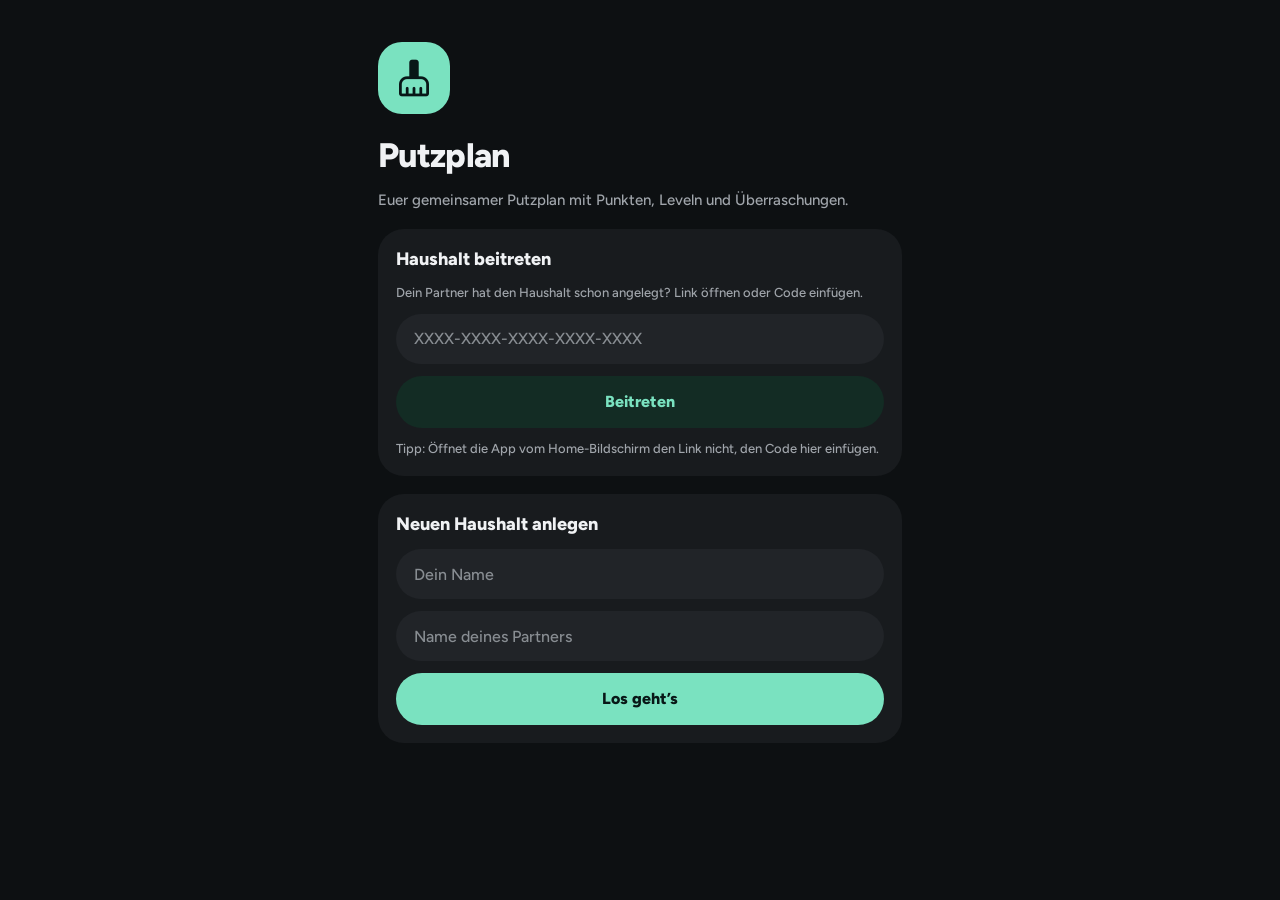
==== commit 29127f47: "Putzplan 2.6: „Zu tun“ mit Reitern, Zahlen in der Übersicht anklickbar - „Lohnt sich jetzt“ (3 Aufga" ====
--- a/putz-app/index.html
+++ b/putz-app/index.html
@@ -18,7 +18,7 @@
   <link rel="preconnect" href="https://fonts.gstatic.com" crossorigin>
   <link rel="stylesheet" href="https://fonts.googleapis.com/css2?family=Figtree:wght@400;500;600;700;800&display=swap">
   <!-- Nur die verwendeten Icons (alphabetisch). Neues Icon in app.js oder tasks.js: hier ergänzen. -->
-  <link rel="stylesheet" href="https://fonts.googleapis.com/css2?family=Material+Symbols+Rounded:opsz,wght,FILL,GRAD@20..48,400..600,0..1,0&icon_names=add,balance,bar_chart,bathtub,beach_access,check,check_circle,cleaning_services,close,content_copy,countertops,dishwasher_gen,edit,expand_more,favorite,group,home,hourglass_bottom,ios_share,landscape,local_pizza,lock,login,movie,person_add,potted_plant,redeem,remove,restaurant,robot_2,schedule,search,settings,skillet,smartphone,soap,star,sync,touch_app,visibility_off,volunteer_activism,waving_hand,weekend&display=block">
+  <link rel="stylesheet" href="https://fonts.googleapis.com/css2?family=Material+Symbols+Rounded:opsz,wght,FILL,GRAD@20..48,400..600,0..1,0&icon_names=add,balance,bar_chart,bathtub,beach_access,check,check_circle,chevron_right,cleaning_services,close,content_copy,countertops,dishwasher_gen,edit,expand_more,favorite,group,home,hourglass_bottom,ios_share,landscape,local_laundry_service,local_pizza,lock,login,movie,person_add,potted_plant,redeem,remove,restaurant,robot_2,schedule,search,settings,skillet,smartphone,soap,star,sync,touch_app,visibility_off,volunteer_activism,waving_hand,weekend&display=block">
   <link rel="stylesheet" href="styles.css">
 </head>
 <body>
--- a/putz-app/styles.css
+++ b/putz-app/styles.css
@@ -16,6 +16,10 @@
   --partner: #c3aeec;
   --on-partner: #181322;
   --overdue: #f19f94;
+  --today: #f2cf6b;          /* heute fällig */
+  --today-soft: #1e1d16;
+  --tomorrow: #d8c89a;       /* morgen fällig */
+  --tomorrow-line: #6b6248;
   --overdue-soft: #44241f;
   --vacation: #77cce6;
   --on-vacation: #061821;
@@ -233,12 +237,26 @@
 .levels .ms.ink { color: var(--area-ink); }
 .overview .hint { font-size: 12px; color: var(--muted-2); margin-top: -6px; }
 .kpis { display: grid; grid-template-columns: repeat(3, minmax(0, 1fr)); gap: 10px; padding-top: 14px; border-top: 1px solid var(--line); }
-.kpis div { display: flex; flex-direction: column; gap: 2px; min-width: 0; }
+.kpis button {
+  display: flex; flex-direction: column; gap: 2px; min-width: 0; text-align: left;
+  margin: -6px -8px; padding: 6px 8px; border-radius: 14px; transition: background .15s;
+}
+.kpis button:active { background: var(--surface-2); }
+@media (hover: hover) { .kpis button:hover { background: var(--surface-2); } }
+.kpis .nw { white-space: nowrap; }
+.kpis span .ms { font-size: 14px; vertical-align: -2px; margin-left: 1px; color: var(--muted-2); }
 .kpis b { font-size: 22px; font-weight: 800; line-height: 1.1; font-variant-numeric: tabular-nums; }
 .kpis span { font-size: 12px; font-weight: 500; color: var(--muted); line-height: 1.25; overflow-wrap: anywhere; }
 
-.daily-row { display: grid; grid-template-columns: repeat(3, minmax(0, 1fr)); gap: 10px; }
+/* Eine Reihe zum Wischen: randlos bis an den Bildschirmrand, die letzte sichtbare Kachel ist angeschnitten. */
+.daily-row {
+  display: grid; grid-auto-flow: column; grid-auto-columns: 28%; gap: 10px;
+  margin: 0 -18px; padding: 0 18px; scroll-padding: 0 18px;
+  overflow-x: auto; scroll-snap-type: x mandatory; overscroll-behavior-x: contain; scrollbar-width: none;
+}
+.daily-row::-webkit-scrollbar { display: none; }
 .daily {
+  scroll-snap-align: start;
   background: var(--surface); border-radius: 24px; padding: 16px 8px 14px;
   display: flex; flex-direction: column; align-items: center; gap: 8px; text-align: center;
   transition: transform .1s, opacity .2s;
@@ -247,7 +265,7 @@
 .daily:disabled { opacity: .5; }
 .daily .circle { width: 50px; height: 50px; border-radius: 50%; background: var(--accent-soft); color: var(--accent); display: grid; place-items: center; }
 .daily .circle .ms { font-size: 26px; }
-.daily .name { font-size: 13px; font-weight: 700; line-height: 1.2; hyphens: auto; text-wrap: pretty; }
+.daily .name { font-size: 13px; font-weight: 700; line-height: 1.2; hyphens: manual; text-wrap: pretty; }
 .daily .meta { display: flex; gap: 5px; align-items: center; font-size: 12px; font-weight: 600; color: var(--muted); margin-top: auto; }
 .dot { width: 7px; height: 7px; border-radius: 50%; background: var(--off); }
 .dot.on { background: var(--accent); }
@@ -264,11 +282,22 @@
 .acc-head .line1 b { font-size: 16px; font-weight: 700; }
 .acc-head .line1 span { font-size: 13px; font-weight: 500; color: var(--muted); white-space: nowrap; }
 .acc-body { display: flex; flex-direction: column; padding: 0 16px 10px 72px; }
-.atask { display: flex; align-items: center; gap: 10px; padding: 9px 0; border-top: 1px solid var(--line); }
+.atask { display: flex; align-items: center; gap: 10px; padding: 9px 0 9px 11px; border-top: 1px solid var(--line); }
 .atask .tname { font-weight: 600; }
+/* Fälligkeit: Rand links und Schriftfarbe der Fälligkeitszeile. Überfällig = rot, heute = gelb, morgen = gedämpft. */
+.frow.due-od { box-shadow: inset 3px 0 0 var(--overdue); }
+.frow.due-today { box-shadow: inset 3px 0 0 var(--today); background: var(--today-soft); }
+.frow.due-tomorrow { box-shadow: inset 3px 0 0 var(--tomorrow-line); }
+.atask.due-od { box-shadow: inset 3px 0 0 var(--overdue); }
+.atask.due-today { box-shadow: inset 3px 0 0 var(--today); }
+.atask.due-tomorrow { box-shadow: inset 3px 0 0 var(--tomorrow-line); }
+.due-today .tmeta { color: var(--today); }
+.due-tomorrow .tmeta { color: var(--tomorrow); }
 .area-list { overflow: hidden; scroll-margin-top: 16px; }
+#todo { scroll-margin-top: 16px; }
 .area-list > div { scroll-margin-top: 16px; }
 
+.more { display: flex; align-items: center; justify-content: center; gap: 6px; height: 44px; font-size: 14px; font-weight: 700; color: var(--muted); }
 .empty { font-size: 14px; color: var(--muted); padding: 16px 18px; background: var(--surface); border-radius: 22px; }
 
 /* Dock: Suche + Tab-Leiste */
@@ -372,7 +401,7 @@
 .add-row { display: flex; gap: 8px; }
 .field {
   flex: 1; min-width: 0; height: 50px; border-radius: 25px; border: none; background: var(--surface-2);
-  color: var(--text); padding: 0 18px; font-size: 15px; font-weight: 500; outline: none;
+  color: var(--text); padding: 0 18px; font-size: 16px; font-weight: 500; outline: none; /* unter 16 px zoomt iOS beim Tippen */
 }
 .field:focus { box-shadow: 0 0 0 2px var(--accent) inset; }
 .round-add { width: 50px; height: 50px; flex: none; border-radius: 50%; background: var(--accent); color: var(--on-accent); display: grid; place-items: center; transition: opacity .2s; }
@@ -513,7 +542,7 @@
 .join-toggle > .ms:first-child { color: var(--muted); font-size: 20px; }
 .join-toggle span:nth-child(2) { flex: 1; }
 .join-row { display: flex; gap: 8px; margin-top: -6px; }
-.join-row .field { height: 48px; border-radius: 24px; font-weight: 700; font-size: 15px; letter-spacing: .06em; text-transform: uppercase; }
+.join-row .field { height: 48px; border-radius: 24px; font-weight: 700; font-size: 16px; letter-spacing: .06em; text-transform: uppercase; }
 .join-row .pill { height: 48px; border-radius: 24px; }
 
 .lcard { padding: 4px 16px; }
@@ -534,6 +563,9 @@
 .pt-row .grow { flex: 1; min-width: 0; display: flex; flex-direction: column; gap: 1px; }
 .pt-row .grow b { font-size: 14px; font-weight: 600; line-height: 1.25; overflow-wrap: break-word; }
 .pt-row .grow span { font-size: 12px; color: var(--muted); }
+.pt-row > button.grow { text-align: left; padding: 2px 0; }
+.pt-row.off .grow { opacity: .5; }
+.pt-show { width: 44px; height: 44px; border-radius: 22px; display: grid; place-items: center; color: var(--muted); flex: none; }
 .stepper { display: flex; align-items: center; gap: 2px; flex: none; background: var(--surface-2); border-radius: 22px; padding: 2px; }
 .stepper button { width: 40px; height: 40px; border-radius: 20px; color: var(--text); display: grid; place-items: center; }
 .stepper button:disabled { color: var(--muted-2); opacity: .5; }
@@ -581,10 +613,24 @@
 .modal .field { width: 100%; flex: none; margin: 6px 0; }
 .modal .pill { width: 100%; }
 .modal .pill.big { margin-top: 8px; }
+/* Fenster mit Eingabefeld oben verankern: die Tastatur schiebt sie dann nicht durch die Gegend. */
+.modal.form {
+  top: calc(env(safe-area-inset-top) + 12px); transform: translateX(-50%);
+  max-height: calc(100dvh - env(safe-area-inset-top) - 24px); overflow-y: auto; overscroll-behavior: contain;
+  animation: pop-top .25s ease-out;
+}
+.modal .sheet-area { align-self: flex-start; }
+.area-pick { width: 100%; display: grid; grid-template-columns: repeat(5, minmax(0, 1fr)); gap: 4px; }
+.area-pick button { display: flex; flex-direction: column; align-items: center; gap: 5px; padding: 8px 2px; border-radius: 16px; font-size: 11px; font-weight: 600; color: var(--muted); }
+.area-pick button.on { background: var(--surface-2); color: var(--text); box-shadow: inset 0 0 0 2px var(--accent); }
+.area-pick button:not(.on) .tile { opacity: .55; }
+.modal .task-iv { width: 100%; grid-auto-flow: row; grid-template-columns: 1fr 1fr; background: var(--surface-2); border-radius: 24px; }
+.task-pts { width: 100%; display: flex; align-items: center; justify-content: space-between; gap: 10px; padding: 4px 0 0 4px; font-size: 14px; font-weight: 600; color: var(--muted); }
 
 @keyframes fade { from { opacity: 0; } }
 @keyframes up { from { transform: translateY(40px); opacity: 0; } }
 @keyframes pop { from { transform: translate(-50%, -46%) scale(.96); opacity: 0; } }
+@keyframes pop-top { from { transform: translate(-50%, 12px) scale(.96); opacity: 0; } }
 
 /* ---------- Einrichtung ---------- */
 .setup { padding-bottom: calc(env(safe-area-inset-bottom) + 40px); gap: 18px; }
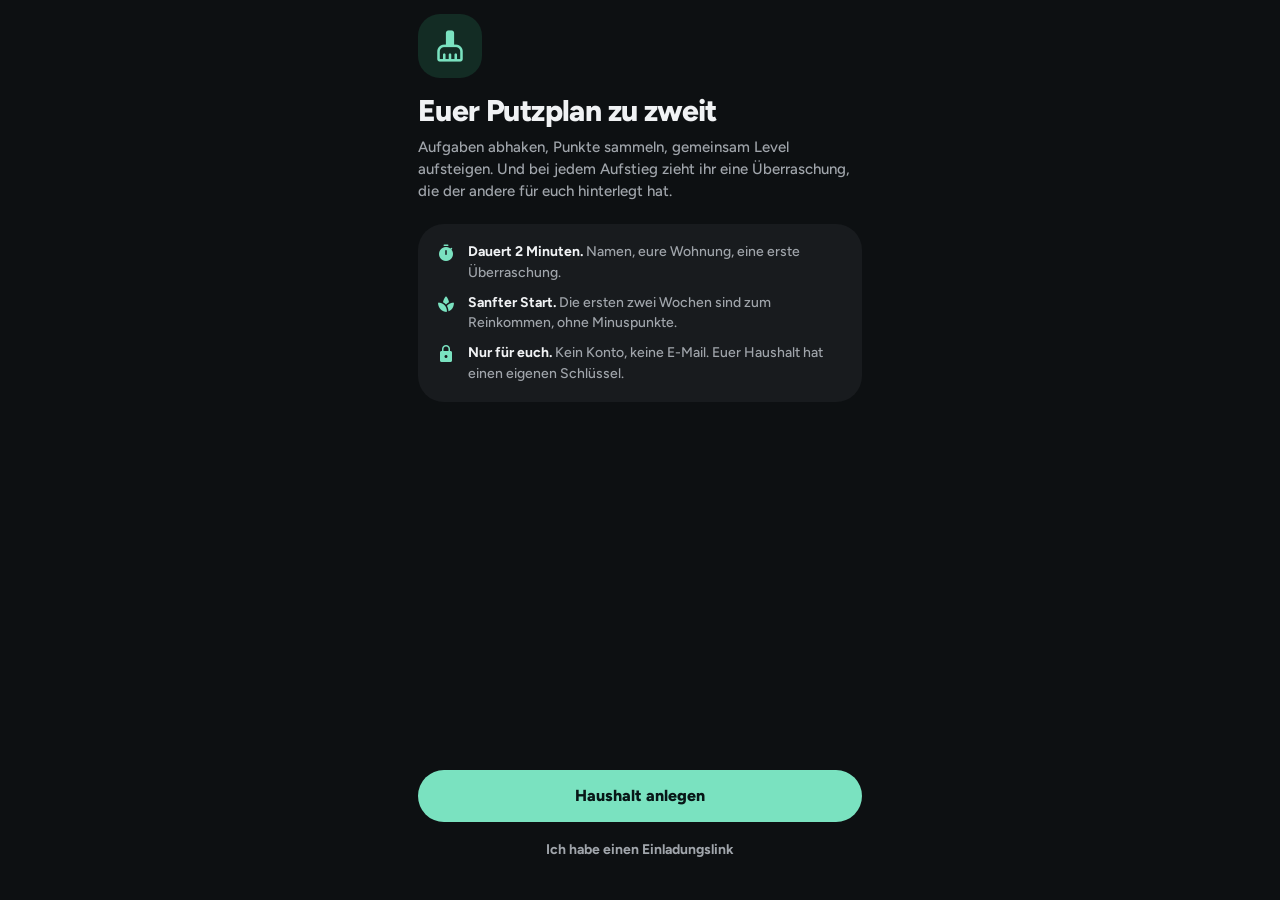
==== commit f06dc755: "Putzplan 2.8: Einrichtung für neue Haushalte und sanfter Start - Assistent „Haushalt anlegen“: Namen" ====
--- a/putz-app/index.html
+++ b/putz-app/index.html
@@ -18,7 +18,7 @@
   <link rel="preconnect" href="https://fonts.gstatic.com" crossorigin>
   <link rel="stylesheet" href="https://fonts.googleapis.com/css2?family=Figtree:wght@400;500;600;700;800&display=swap">
   <!-- Nur die verwendeten Icons (alphabetisch). Neues Icon in app.js oder tasks.js: hier ergänzen. -->
-  <link rel="stylesheet" href="https://fonts.googleapis.com/css2?family=Material+Symbols+Rounded:opsz,wght,FILL,GRAD@20..48,400..600,0..1,0&icon_names=add,balance,bar_chart,bathtub,beach_access,check,check_circle,chevron_right,cleaning_services,close,content_copy,countertops,dishwasher_gen,edit,expand_more,favorite,group,home,hourglass_bottom,ios_share,landscape,local_laundry_service,local_pizza,lock,login,movie,person_add,potted_plant,redeem,remove,restaurant,robot_2,schedule,search,settings,skillet,smartphone,soap,star,sync,touch_app,visibility_off,volunteer_activism,waving_hand,weekend&display=block">
+  <link rel="stylesheet" href="https://fonts.googleapis.com/css2?family=Material+Symbols+Rounded:opsz,wght,FILL,GRAD@20..48,400..600,0..1,0&icon_names=add,arrow_back,balance,bar_chart,bathtub,beach_access,check,check_circle,chevron_right,cleaning_services,close,content_copy,countertops,dishwasher_gen,edit,expand_more,favorite,group,home,hourglass_bottom,ios_share,key,landscape,lightbulb,local_laundry_service,local_pizza,lock,login,microwave,movie,person_add,potted_plant,radio_button_unchecked,redeem,remove,restaurant,robot_2,schedule,search,settings,skillet,smartphone,soap,spa,star,sync,timer,touch_app,visibility_off,volunteer_activism,waving_hand,weekend&display=block">
   <link rel="stylesheet" href="styles.css">
 </head>
 <body>
--- a/putz-app/styles.css
+++ b/putz-app/styles.css
@@ -111,6 +111,13 @@
   margin-bottom: -8px;
 }
 .banner-vac .ms { font-size: 18px; }
+.banner-pot { display: flex; flex-wrap: wrap; align-items: center; gap: 12px 14px; background: var(--surface); border-radius: 24px; padding: 14px 16px; box-shadow: inset 0 0 0 1.5px var(--partner); }
+.banner-pot .grow { flex: 1; min-width: 0; display: flex; flex-direction: column; gap: 2px; }
+.banner-pot b { font-size: 15px; font-weight: 700; }
+.banner-pot .grow span { font-size: 13px; color: var(--muted); line-height: 1.35; }
+.banner-pot .pill { width: 100%; }
+/* Leerer Topf: Abhaken sieht gesperrt aus, ein Tipp erklärt den Grund. */
+.locked .pts, .locked .daily, .pill.locked { opacity: .4; }
 
 /* Avatare: Initiale im Farbkreis */
 .avatar {
@@ -633,18 +640,130 @@
 @keyframes pop-top { from { transform: translate(-50%, 12px) scale(.96); opacity: 0; } }
 
 /* ---------- Einrichtung ---------- */
+/* Ladebildschirm „Verbinde …“ */
 .setup { padding-bottom: calc(env(safe-area-inset-bottom) + 40px); gap: 18px; }
 .setup .logo { width: 72px; height: 72px; border-radius: 24px; background: var(--accent); color: var(--on-accent); display: grid; place-items: center; margin-top: 24px; }
 .setup .logo .ms { font-size: 40px; }
 .setup h1 { font-size: 34px; font-weight: 800; letter-spacing: -0.02em; }
 .setup > p { color: var(--muted); font-size: 15px; margin-top: -8px; }
-.setup .card { padding: 18px; display: flex; flex-direction: column; gap: 12px; }
-.setup .field { flex: none; }
-.setup .card h3 { font-size: 18px; font-weight: 800; }
-.setup .card p { font-size: 13px; color: var(--muted); }
-.setup .err { color: var(--overdue); font-size: 14px; }
-.who-list { display: flex; flex-direction: column; gap: 10px; }
-.who-btn { display: flex; align-items: center; gap: 14px; padding: 14px 16px; border-radius: 22px; background: var(--surface); font-size: 18px; font-weight: 800; }
+
+/* Assistent: Haushalt anlegen und beitreten (Vorlage: design/onboarding/index.html) */
+.wiz {
+  max-width: 480px; margin: 0 auto; min-height: 100dvh;
+  padding: calc(env(safe-area-inset-top) + 14px) 18px calc(env(safe-area-inset-bottom) + 28px);
+  display: flex; flex-direction: column; gap: 22px;
+}
+.wiz-top { display: flex; align-items: center; gap: 10px; min-height: 44px; margin: 0 -6px -6px; }
+.wiz-top .icon-btn { color: var(--muted); }
+.wiz .dots { flex: 1; display: flex; gap: 6px; }
+.wiz .dots i { flex: 1; height: 4px; border-radius: 2px; background: var(--off); transition: background .25s; }
+.wiz .dots i.on { background: var(--accent); }
+.wiz .step-of { font-size: 12px; font-weight: 700; color: var(--muted-2); min-width: 32px; text-align: right; padding-right: 6px; }
+.wiz .hero { display: flex; flex-direction: column; gap: 10px; }
+.wiz.enter .hero { animation: fade-up .25s ease-out; }
+.wiz .big-icon { width: 64px; height: 64px; border-radius: 22px; display: grid; place-items: center; background: var(--accent-soft); color: var(--accent); margin-bottom: 6px; }
+.wiz .big-icon .ms { font-size: 34px; }
+.wiz .hero.partner .big-icon { background: var(--partner-soft); color: var(--partner); }
+.wiz h1 { font-size: 30px; font-weight: 800; letter-spacing: -0.02em; line-height: 1.1; text-wrap: balance; }
+.wiz .lead { color: var(--muted); font-size: 15px; line-height: 1.45; text-wrap: pretty; }
+.wiz .spacer { flex: 1; }
+.wiz .foot { display: flex; flex-direction: column; gap: 6px; }
+.wiz .fine { text-align: center; }
+.wiz .err { color: var(--overdue); font-size: 14px; margin-top: -8px; }
+.wiz .field { flex: none; width: 100%; height: 52px; border-radius: 26px; font-weight: 600; }
+.wiz .code-in { text-align: center; font-weight: 700; letter-spacing: .06em; text-transform: uppercase; }
+.wiz .sub { font-size: 13px; font-weight: 800; letter-spacing: .04em; text-transform: uppercase; color: var(--muted-2); padding: 0 6px; margin-bottom: -12px; }
+.wiz .list { display: flex; flex-direction: column; gap: 10px; }
+.bullet { display: flex; gap: 12px; align-items: flex-start; font-size: 14px; color: var(--muted); line-height: 1.45; }
+.bullet .ms { color: var(--accent); font-size: 20px; margin-top: 1px; }
+.bullet b { color: var(--text); }
+.wiz .person { display: flex; flex-direction: column; gap: 8px; }
+.wiz .lbl { font-size: 13px; font-weight: 700; color: var(--muted); padding-left: 6px; }
+.wiz .swatches { gap: 12px; padding-left: 8px; }
+.wiz .swatches button { width: 30px; height: 30px; }
+.wiz .swatches button.on { box-shadow: 0 0 0 3px var(--bg), 0 0 0 5px var(--text); }
+.wiz .switch.on { background: var(--accent); }
+.wiz .switch.on span { background: var(--on-accent); }
+.switch.sm { width: 44px; height: 28px; }
+.switch.sm span { width: 22px; height: 22px; }
+.switch.sm.on span { transform: translateX(16px); }
+.wiz .acc-head { width: 100%; text-align: left; }
+.wiz-tasks { padding: 0 0 8px 54px; }
+.trow { display: flex; align-items: center; gap: 10px; padding: 9px 0; border-top: 1px solid var(--line); }
+.trow .grow { flex: 1; min-width: 0; display: flex; flex-direction: column; gap: 1px; }
+.trow b { font-size: 14px; font-weight: 600; line-height: 1.25; }
+.trow .grow span { font-size: 12px; color: var(--muted); }
+.trow.off .grow { opacity: .45; }
+.count { display: flex; align-items: baseline; gap: 8px; padding: 2px 4px; }
+.count b { font-size: 26px; font-weight: 800; color: var(--accent); font-variant-numeric: tabular-nums; }
+.count span { color: var(--muted); font-size: 14px; }
+
+.choice { display: flex; gap: 14px; align-items: flex-start; background: var(--surface); border-radius: 22px; padding: 16px; box-shadow: inset 0 0 0 1.5px transparent; text-align: left; width: 100%; }
+.choice.on { box-shadow: inset 0 0 0 2px var(--accent); }
+.choice .radio { width: 22px; height: 22px; border-radius: 50%; border: 2px solid var(--muted-2); flex: none; margin-top: 2px; display: grid; place-items: center; }
+.choice.on .radio { border-color: var(--accent); }
+.choice.on .radio::after { content: ''; width: 10px; height: 10px; border-radius: 50%; background: var(--accent); }
+.choice .grow { display: flex; flex-direction: column; gap: 4px; }
+.choice > .grow > b { font-size: 16px; }
+.choice small { color: var(--muted); font-size: 13px; line-height: 1.4; }
+.choice small b { color: var(--text); }
+.tag { align-self: flex-start; font-size: 11px; font-weight: 800; letter-spacing: .04em; text-transform: uppercase; color: var(--on-accent); background: var(--accent); padding: 3px 8px; border-radius: 8px; }
+
+.chart { display: flex; flex-direction: column; gap: 8px; }
+.chart .bars { display: grid; grid-template-columns: repeat(14, 1fr); gap: 4px; align-items: end; height: 110px; }
+.chart .bars i { border-radius: 4px 4px 2px 2px; background: var(--accent); min-height: 3px; position: relative; transition: height .35s; }
+.chart .bars i.hot { background: var(--overdue); }
+.chart .bars i em { position: absolute; top: -18px; left: 50%; transform: translateX(-50%); font-style: normal; font-size: 11px; font-weight: 800; color: var(--overdue); }
+.chart .axis { display: grid; grid-template-columns: repeat(14, 1fr); gap: 4px; font-size: 10px; color: var(--muted-2); text-align: center; }
+.chart .cap { display: flex; justify-content: space-between; gap: 12px; font-size: 12px; color: var(--muted); }
+
+.pot { background: var(--surface); border-radius: 24px; padding: 16px; display: flex; flex-direction: column; gap: 10px; }
+.pot-top { display: flex; justify-content: space-between; align-items: baseline; }
+.pot-top span { font-size: 13px; font-weight: 800; color: var(--partner); }
+.pot-top span.ok { color: var(--accent); }
+.pips { display: grid; grid-template-columns: repeat(3, 1fr); gap: 6px; margin-bottom: 4px; }
+.pips i { height: 6px; border-radius: 3px; background: var(--off); transition: background .25s; }
+.pips i.on { background: var(--partner); }
+.slot { display: flex; align-items: center; gap: 12px; min-height: 52px; padding: 8px 8px 8px 12px; border-radius: 16px; border: 1.5px dashed var(--dash); color: var(--muted-2); font-size: 14px; }
+.slot.full { border: none; background: var(--partner-soft); color: var(--text); font-weight: 600; padding-right: 2px; }
+.slot.new { animation: fade-up .25s ease-out; }
+.slot .num { width: 26px; height: 26px; border-radius: 50%; display: grid; place-items: center; font-size: 12px; font-weight: 800; background: var(--surface-2); color: var(--muted); flex: none; }
+.slot.full .num { background: var(--partner); color: var(--on-partner); }
+.slot .txt { flex: 1; min-width: 0; line-height: 1.3; overflow-wrap: break-word; }
+.slot.write { border: 2px solid var(--partner); background: var(--surface-2); padding-right: 6px; }
+.slot.write input { flex: 1; min-width: 0; height: 40px; border: none; background: transparent; color: var(--text); font-size: 16px; font-weight: 600; outline: none; }
+.slot.write .num { background: var(--partner-soft); color: var(--partner); }
+.slot .round-add { width: 40px; height: 40px; background: var(--partner); color: var(--on-partner); }
+.slot .round-add .ms { font-size: 22px; }
+.more-card { display: flex; align-items: center; justify-content: center; gap: 6px; height: 44px; border-radius: 16px; border: 1.5px dashed var(--dash); color: var(--partner); font-weight: 700; font-size: 14px; }
+.ideas { display: flex; flex-wrap: wrap; gap: 8px; }
+.ideas > span { width: 100%; font-size: 13px; font-weight: 700; color: var(--muted); padding-left: 4px; }
+.chip { display: flex; align-items: center; gap: 4px; min-height: 38px; padding: 6px 14px 6px 10px; border-radius: 19px; background: var(--surface); font-size: 14px; font-weight: 600; }
+.chip .ms { font-size: 18px; color: var(--partner); }
+
+.code-box.center { justify-content: center; text-align: center; }
+.wiz .btn2 .pill { padding: 0 10px; white-space: nowrap; }
+.note-key { display: flex; gap: 12px; align-items: flex-start; padding: 14px 16px; border-radius: 20px; background: var(--info-soft); color: var(--info); font-size: 13px; line-height: 1.45; }
+.note-key .ms { font-size: 20px; }
+.who-row { width: 100%; text-align: left; }
+.who-row .pick { color: var(--muted-2); }
+.who-row .pick.on { color: var(--accent); }
+@keyframes fade-up { from { opacity: 0; transform: translateY(8px); } }
+
+/* Sanfter Start auf „Heute“ */
+.banner-grace { display: flex; gap: 14px; align-items: center; background: var(--surface); border-radius: 24px; padding: 14px 16px; box-shadow: inset 0 0 0 1.5px var(--accent); }
+.banner-grace .grow { flex: 1; min-width: 0; display: flex; flex-direction: column; gap: 2px; }
+.banner-grace b { font-size: 15px; font-weight: 700; }
+.banner-grace .grow > span { font-size: 13px; color: var(--muted); line-height: 1.35; }
+.banner-grace .bar { margin-top: 6px; }
+.note-tip { display: flex; gap: 12px; align-items: flex-start; padding: 14px 16px; border-radius: 20px; background: var(--info-soft); color: var(--info); font-size: 13px; line-height: 1.45; }
+.note-tip .ms { font-size: 20px; }
+.note-tip b { color: var(--text); }
+
+/* Räume umbenennen (Einstellungen) */
+.room-row { display: flex; align-items: center; gap: 12px; padding: 8px 0; }
+.room-in { flex: 1; min-width: 0; height: 44px; border-radius: 22px; border: none; background: transparent; color: var(--text); padding: 0 12px; font-size: 16px; font-weight: 600; outline: none; }
+.room-in:focus { background: var(--surface-2); box-shadow: 0 0 0 2px var(--accent) inset; }
 
 /* Konfetti */
 .confetti { position: fixed; inset: 0; pointer-events: none; z-index: 60; overflow: hidden; }
